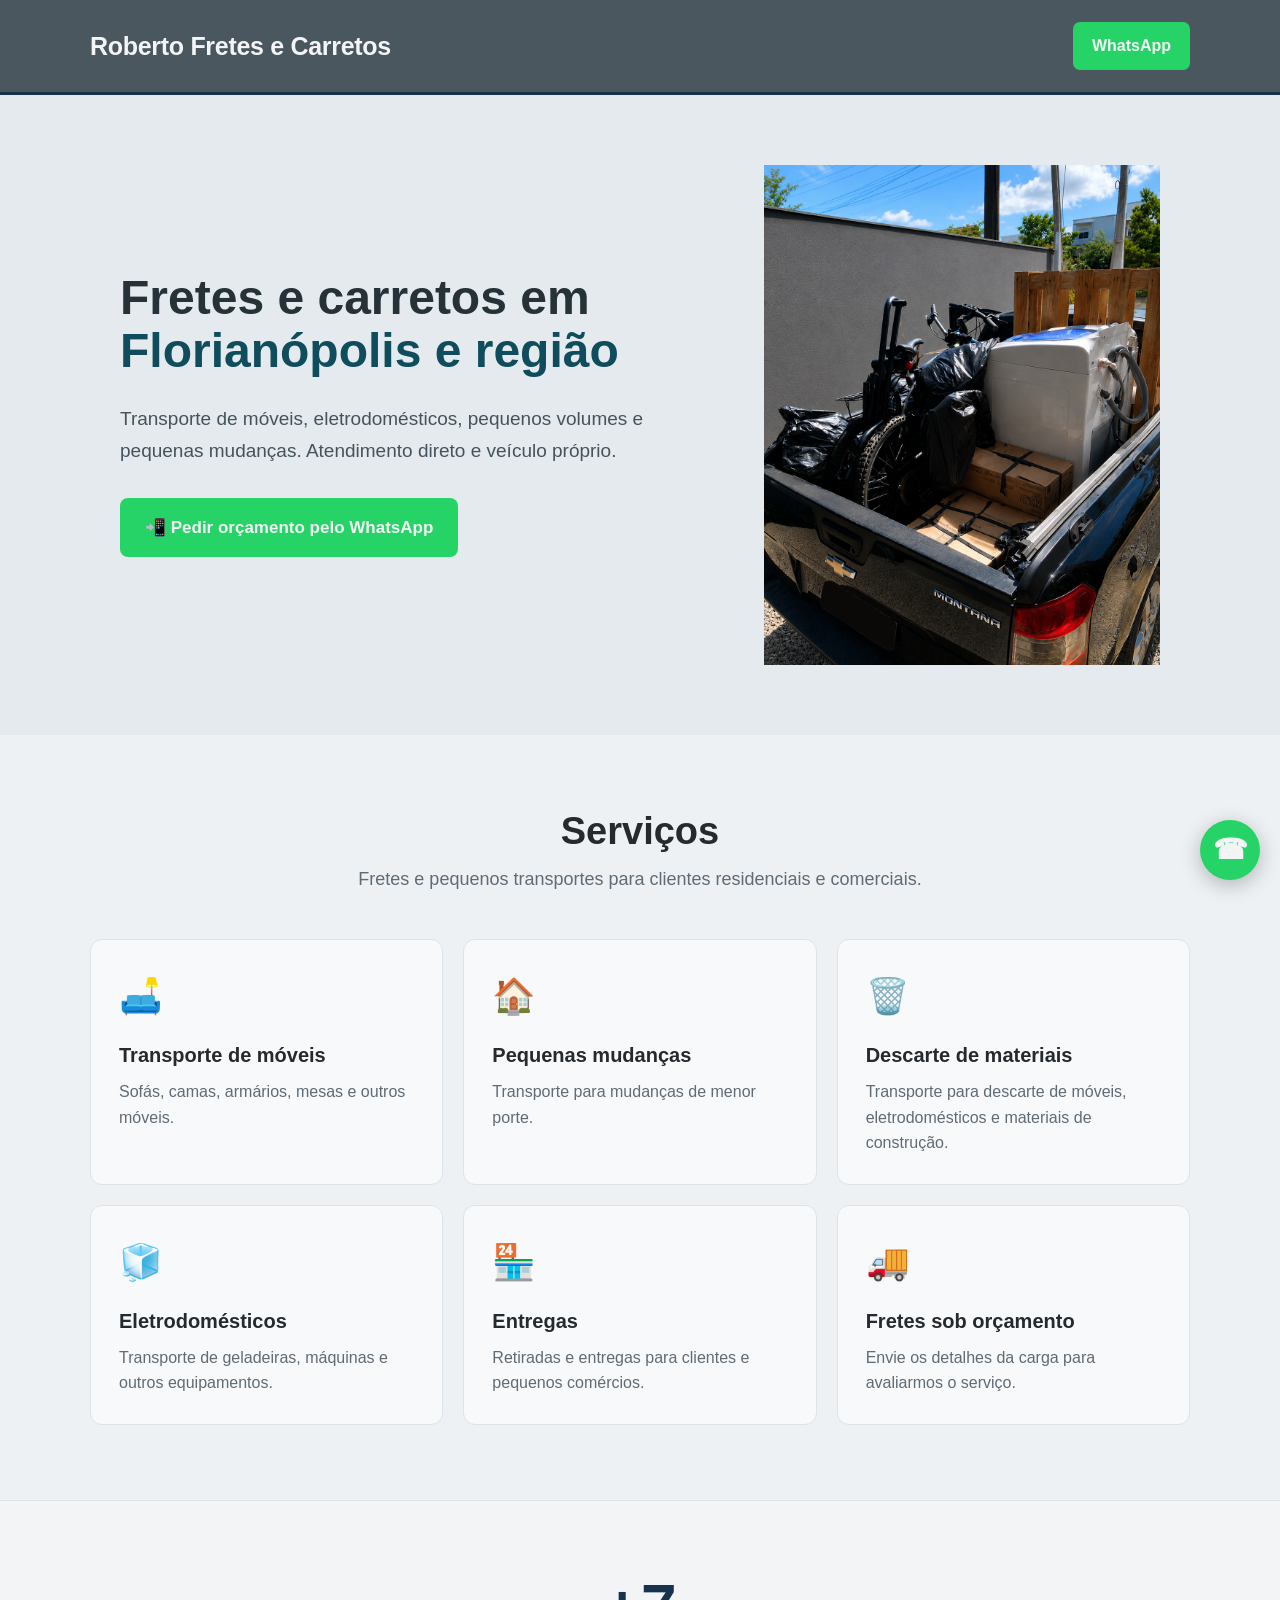
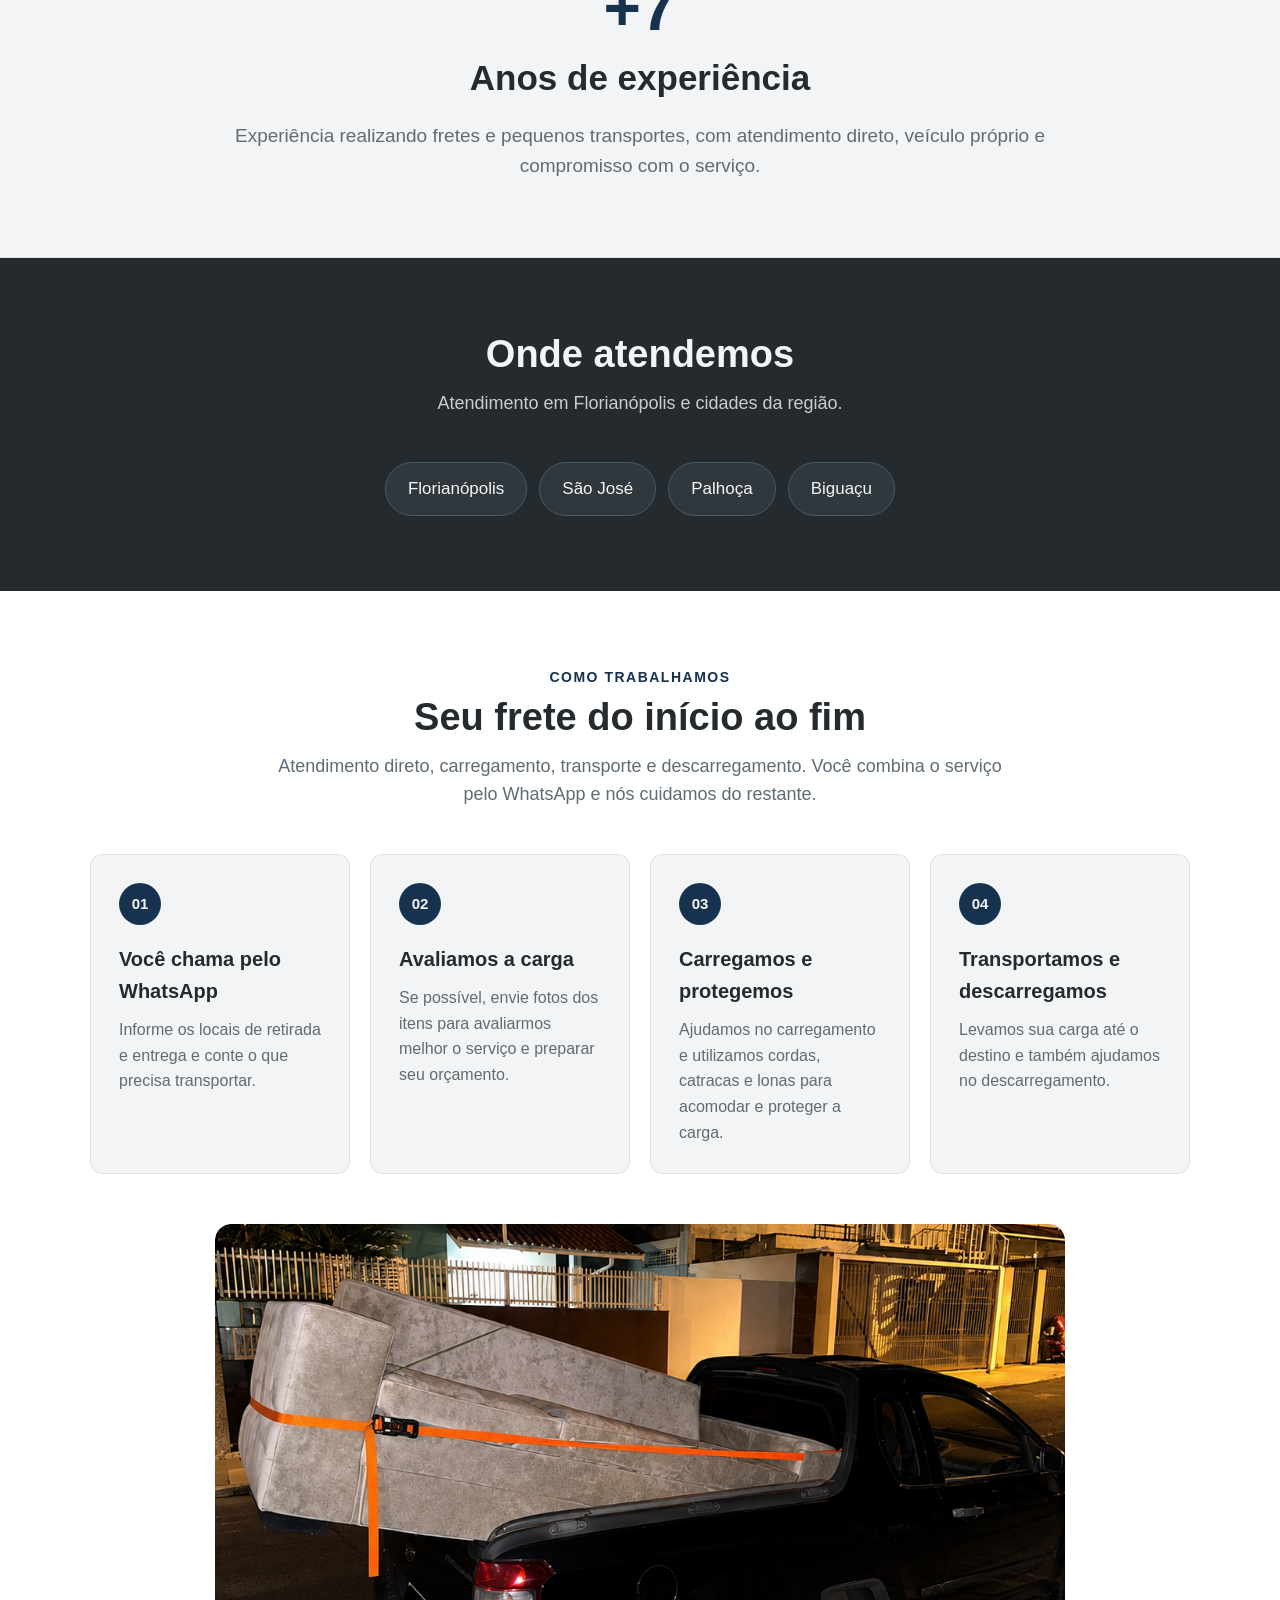
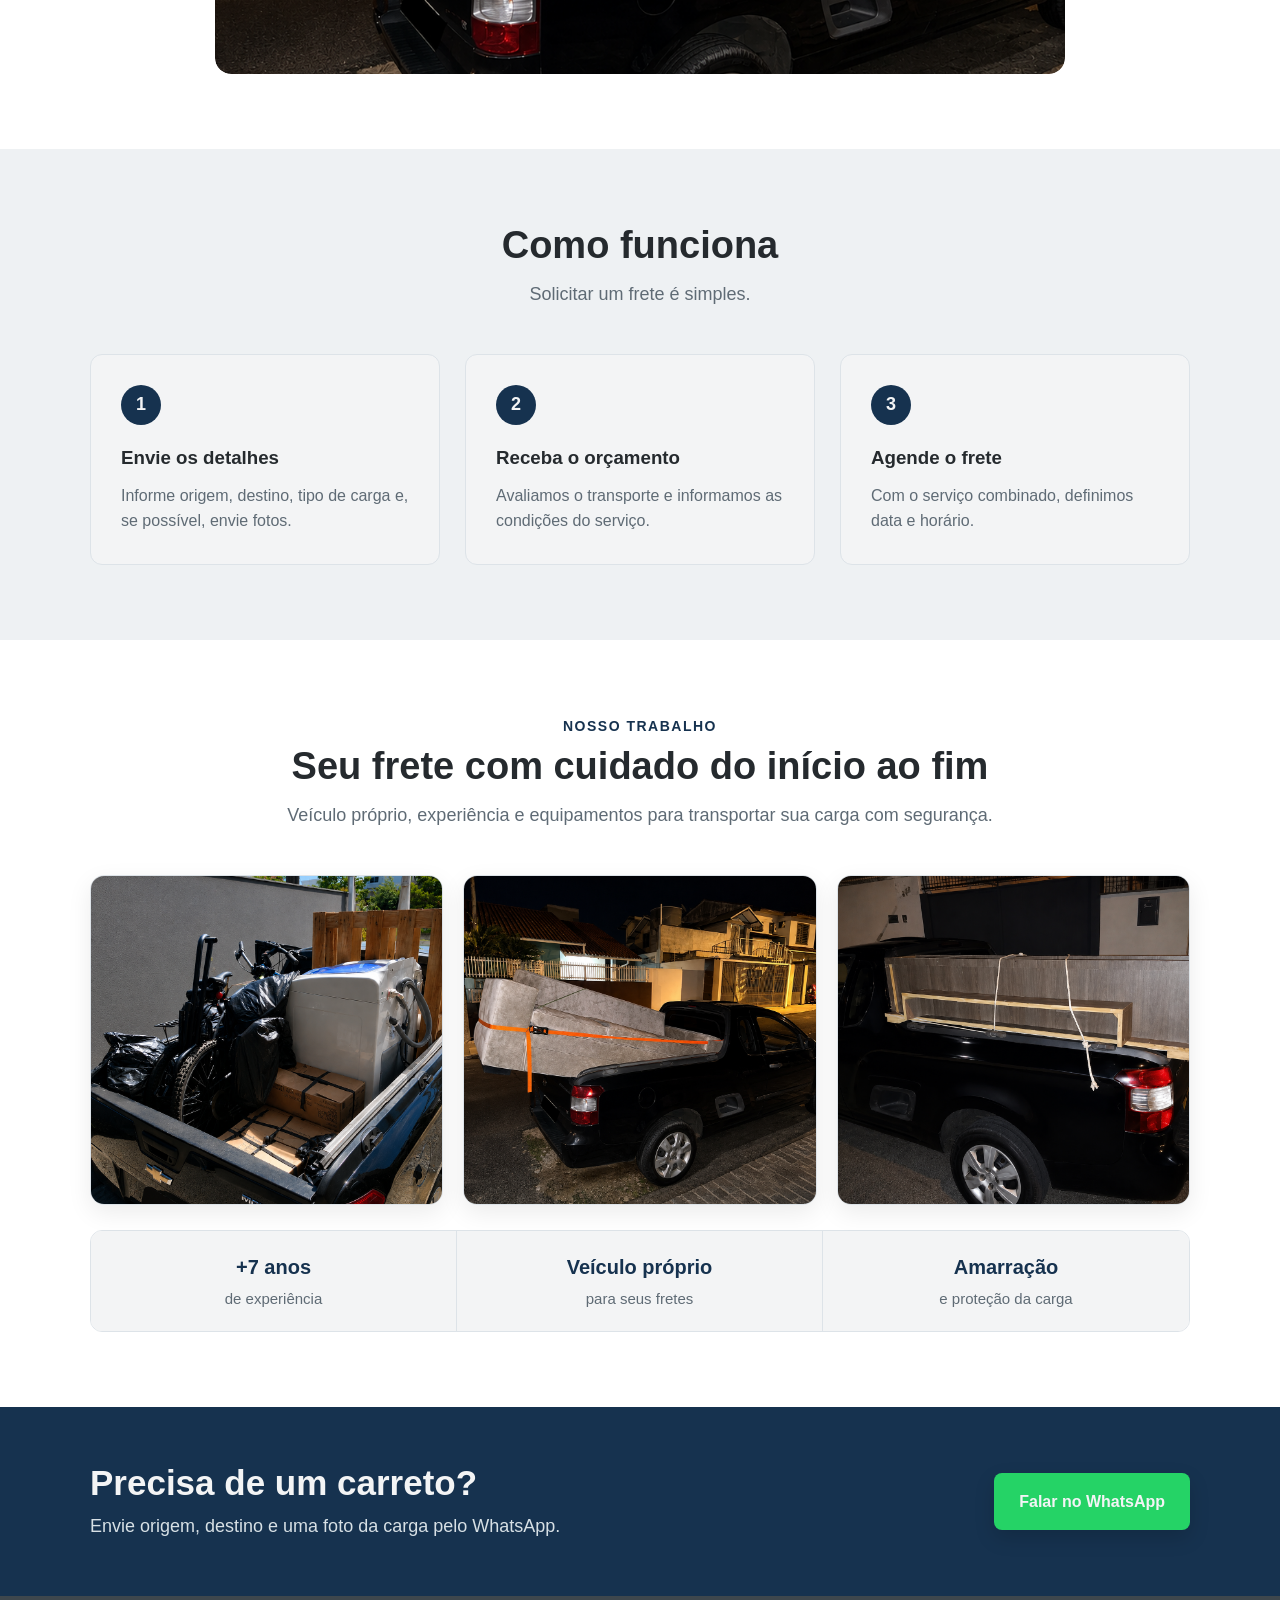
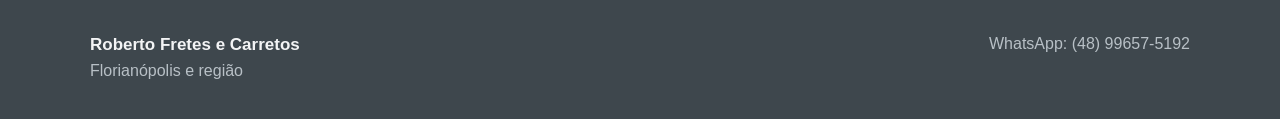
==== index.html @ 8d8ae1b2 "Update index.html Update 19/08" ====
<!DOCTYPE html>
<html lang="pt-BR">

<head>

    <meta charset="UTF-8">

    <meta
        name="viewport"
        content="width=device-width, initial-scale=1.0"
    >

    <title>Fretes e Carretos em Florianópolis | Roberto Fretes e Carretos</title>

    <meta
        name="description"
        content="Fretes e carretos em Florianópolis, São José, Palhoça e Biguaçu. Transporte de móveis, eletrodomésticos, pequenos volumes e pequenas mudanças. Orçamento pelo WhatsApp."
    >

    <!-- CSS PRINCIPAL -->
    <link rel="stylesheet" href="style.css">

    <!-- =========================
         SEO
    ========================= -->

    <meta name="robots" content="index, follow">

    <meta
        name="author"
        content="Roberto Fretes e Carretos"
    >

    <meta
        name="theme-color"
        content="#111111"
    >

    <meta
        name="format-detection"
        content="telephone=yes"
    >

    <link
        rel="canonical"
        href="https://carretofloripa.com.br/"
    >


    <!-- =========================
         OPEN GRAPH
    ========================= -->

    <meta
        property="og:type"
        content="website"
    >

    <meta
        property="og:locale"
        content="pt_BR"
    >

    <meta
        property="og:title"
        content="Fretes e Carretos em Florianópolis | Roberto Fretes e Carretos"
    >

    <meta
        property="og:description"
        content="Fretes, carretos, pequenas mudanças e transporte de móveis em Florianópolis e região. Solicite um orçamento pelo WhatsApp."
    >

    <meta
        property="og:url"
        content="https://carretofloripa.com.br/"
    >

    <meta
        property="og:image"
        content="https://carretofloripa.com.br/imagens/montana-1.png"
    >


    <!-- =========================
         TWITTER / X
    ========================= -->

    <meta
        name="twitter:card"
        content="summary_large_image"
    >

    <meta
        name="twitter:title"
        content="Fretes e Carretos em Florianópolis"
    >

    <meta
        name="twitter:description"
        content="Fretes, carretos e pequenas mudanças em Florianópolis e região. Orçamento pelo WhatsApp."
    >

    <meta
        name="twitter:image"
        content="https://carretofloripa.com.br/imagens/montana-1.png"
    >


    <!-- =========================
         AJUSTES VISUAIS
         Mantém a identidade atual
         e remove destaque laranja.
    ========================= -->

    <style>

        .hero h1 span,
        .check {
            color: #0F4C5C;
        }

        .header-whatsapp,
        .hero-button,
        .cta-button {
            -webkit-tap-highlight-color: transparent;
        }

        a[target="_blank"] {
            -webkit-tap-highlight-color: transparent;
        }

    </style>


    <!-- =========================
         DADOS ESTRUTURADOS
         SEO LOCAL
    ========================= -->

    <script type="application/ld+json">
    {
        "@context": "https://schema.org",
        "@type": "LocalBusiness",

        "name": "Roberto Fretes e Carretos",

        "description": "Fretes e carretos em Florianópolis e região, com transporte de móveis, eletrodomésticos, pequenos volumes e pequenas mudanças.",

        "url": "https://carretofloripa.com.br/",

        "telephone": "+55-48-99657-5192",

        "image": "https://carretofloripa.com.br/imagens/montana-1.png",

        "priceRange": "$$",

        "areaServed": [
            {
                "@type": "City",
                "name": "Florianópolis"
            },
            {
                "@type": "City",
                "name": "São José"
            },
            {
                "@type": "City",
                "name": "Palhoça"
            },
            {
                "@type": "City",
                "name": "Biguaçu"
            }
        ],

        "serviceType": [
            "Fretes",
            "Carretos",
            "Transporte de móveis",
            "Pequenas mudanças",
            "Entregas"
        ]
    }
    </script>

</head>


<body>


    <main>


        <!-- =========================
             CABEÇALHO
        ========================= -->

        <header>

            <div class="container header-content">

                <div class="logo">

                    Roberto
                    <span>
                        Fretes e Carretos
                    </span>

                </div>


                <a
                    class="header-whatsapp whatsapp-link"
                    data-conversion="whatsapp_click"
                    href="https://wa.me/5548996575192?text=Olá!%20Gostaria%20de%20solicitar%20um%20orçamento"
                    target="_blank"
                    rel="noopener noreferrer"
                >

                    WhatsApp

                </a>

            </div>

        </header>


        <!-- =========================
             HERO
        ========================= -->

        <section
            class="hero"
            id="inicio"
        >

            <div class="container hero-content">


                <div class="hero-text">

                    <h1>

                        Fretes e carretos em

                        <span>
                            Florianópolis e região
                        </span>

                    </h1>


                    <p>

                        Transporte de móveis,
                        eletrodomésticos,
                        pequenos volumes e pequenas mudanças.
                        Atendimento direto e veículo próprio.

                    </p>


                    <a
                        class="hero-button whatsapp-link"
                        data-conversion="whatsapp_click"
                        href="https://wa.me/5548996575192?text=Olá!%20Gostaria%20de%20solicitar%20um%20orçamento%20de%20frete"
                        target="_blank"
                        rel="noopener noreferrer"
                    >

                        📲 Pedir orçamento pelo WhatsApp

                    </a>

                </div>


                <div class="hero-image">

                    <img
                        src="imagens/montana-1.png"
                        alt="Veículo Montana utilizado para fretes e carretos em Florianópolis"
                        class="foto-hero"
                        width="1100"
                        height="500"
                        fetchpriority="high"
                        decoding="async"
                    >

                </div>


            </div>

        </section>


        <!-- =========================
             SERVIÇOS
        ========================= -->

        <section
            id="servicos"
        >

            <div class="container">


                <div class="section-title">

                    <h2>
                        Serviços
                    </h2>

                    <p>

                        Fretes e pequenos transportes
                        para clientes residenciais e comerciais.

                    </p>

                </div>


                <div class="services">


                    <div class="service-card">

                        <div class="service-icon">
                            🛋️
                        </div>

                        <h3>
                            Transporte de móveis
                        </h3>

                        <p>

                            Sofás, camas, armários,
                            mesas e outros móveis.

                        </p>

                    </div>


                    <div class="service-card">

                        <div class="service-icon">
                            🏠
                        </div>

                        <h3>
                            Pequenas mudanças
                        </h3>

                        <p>

                            Transporte para mudanças
                            de menor porte.

                        </p>

                    </div>


                    <div class="service-card">

                        <div class="service-icon">
                            🗑️
                        </div>

                        <h3>
                            Descarte de materiais
                        </h3>

                        <p>

                            Transporte para descarte
                            de móveis, eletrodomésticos
                            e materiais de construção.

                        </p>

                    </div>


                    <div class="service-card">

                        <div class="service-icon">
                            🧊
                        </div>

                        <h3>
                            Eletrodomésticos
                        </h3>

                        <p>

                            Transporte de geladeiras,
                            máquinas e outros equipamentos.

                        </p>

                    </div>


                    <div class="service-card">

                        <div class="service-icon">
                            🏪
                        </div>

                        <h3>
                            Entregas
                        </h3>

                        <p>

                            Retiradas e entregas para
                            clientes e pequenos comércios.

                        </p>

                    </div>


                    <div class="service-card">

                        <div class="service-icon">
                            🚚
                        </div>

                        <h3>
                            Fretes sob orçamento
                        </h3>

                        <p>

                            Envie os detalhes da carga
                            para avaliarmos o serviço.

                        </p>

                    </div>


                </div>

            </div>

        </section>


        <!-- =========================
             EXPERIÊNCIA
        ========================= -->

        <section class="experience">

            <div class="container experience-content">

                <div class="experience-number">
                    +7
                </div>

                <h2>
                    Anos de experiência
                </h2>

                <p>

                    Experiência realizando fretes e pequenos
                    transportes, com atendimento direto,
                    veículo próprio e compromisso com o serviço.

                </p>

            </div>

        </section>


        <!-- =========================
             ÁREAS DE ATENDIMENTO
        ========================= -->

        <section
            class="areas"
            id="areas-atendimento"
        >

            <div class="container">


                <div class="section-title">

                    <h2>
                        Onde atendemos
                    </h2>

                    <p>

                        Atendimento em Florianópolis
                        e cidades da região.

                    </p>

                </div>


                <div class="area-list">


                    <div class="area">
                        Florianópolis
                    </div>


                    <div class="area">
                        São José
                    </div>


                    <div class="area">
                        Palhoça
                    </div>


                    <div class="area">
                        Biguaçu
                    </div>


                </div>

            </div>

        </section>


        <!-- =========================
             COMO TRABALHAMOS
        ========================= -->

        <section
            class="como-funciona"
            id="como-funciona"
        >

            <div class="container">


                <div class="section-title">

                    <span>
                        COMO TRABALHAMOS
                    </span>

                    <h2>
                        Seu frete do início ao fim
                    </h2>

                    <p>

                        Atendimento direto, carregamento,
                        transporte e descarregamento.
                        Você combina o serviço pelo WhatsApp
                        e nós cuidamos do restante.

                    </p>

                </div>


                <div class="etapas">


                    <div class="etapa">

                        <div class="numero">
                            01
                        </div>

                        <h3>
                            Você chama pelo WhatsApp
                        </h3>

                        <p>

                            Informe os locais de retirada
                            e entrega e conte o que precisa transportar.

                        </p>

                    </div>


                    <div class="etapa">

                        <div class="numero">
                            02
                        </div>

                        <h3>
                            Avaliamos a carga
                        </h3>

                        <p>

                            Se possível, envie fotos dos itens
                            para avaliarmos melhor o serviço
                            e preparar seu orçamento.

                        </p>

                    </div>


                    <div class="etapa">

                        <div class="numero">
                            03
                        </div>

                        <h3>
                            Carregamos e protegemos
                        </h3>

                        <p>

                            Ajudamos no carregamento e utilizamos
                            cordas, catracas e lonas para
                            acomodar e proteger a carga.

                        </p>

                    </div>


                    <div class="etapa">

                        <div class="numero">
                            04
                        </div>

                        <h3>
                            Transportamos e descarregamos
                        </h3>

                        <p>

                            Levamos sua carga até o destino
                            e também ajudamos no descarregamento.

                        </p>

                    </div>


                </div>


                <!-- FOTO DO SERVIÇO -->

                <div class="foto-secao">

                    <img
                        src="imagens/montana-2.png"
                        alt="Veículo Montana transportando móveis em um frete"
                    >

                </div>


            </div>

        </section>


        <!-- =========================
             COMO FUNCIONA
        ========================= -->

        <section>

            <div class="container">


                <div class="section-title">

                    <h2>
                        Como funciona
                    </h2>

                    <p>
                        Solicitar um frete é simples.
                    </p>

                </div>


                <div class="steps">


                    <div class="step">

                        <div class="step-number">
                            1
                        </div>

                        <h3>
                            Envie os detalhes
                        </h3>

                        <p>

                            Informe origem, destino,
                            tipo de carga e, se possível,
                            envie fotos.

                        </p>

                    </div>


                    <div class="step">

                        <div class="step-number">
                            2
                        </div>

                        <h3>
                            Receba o orçamento
                        </h3>

                        <p>

                            Avaliamos o transporte e
                            informamos as condições
                            do serviço.

                        </p>

                    </div>


                    <div class="step">

                        <div class="step-number">
                            3
                        </div>

                        <h3>
                            Agende o frete
                        </h3>

                        <p>

                            Com o serviço combinado,
                            definimos data e horário.

                        </p>

                    </div>


                </div>

            </div>

        </section>


        <!-- =========================
             FOTOS DA MONTANA
        ========================= -->

        <section
            class="galeria"
            id="nosso-trabalho"
        >

            <div class="container">


                <div class="section-title">

                    <span>
                        NOSSO TRABALHO
                    </span>

                    <h2>
                        Seu frete com cuidado do início ao fim
                    </h2>

                    <p>

                        Veículo próprio, experiência e equipamentos
                        para transportar sua carga com segurança.

                    </p>

                </div>


                <div class="galeria-grid">


                    <div class="foto-card">

                        <img
                            src="imagens/montana-1.png"
                            alt="Montana utilizada para fretes e carretos em Florianópolis"
                            loading="lazy"
                        >

                    </div>


                    <div class="foto-card">

                        <img
                            src="imagens/montana-2.png"
                            alt="Veículo utilizado para transporte de cargas e pequenos fretes"
                            loading="lazy"
                        >

                    </div>


                    <div class="foto-card">

                        <img
                            src="imagens/montana-3.png"
                            alt="Carga transportada e amarrada na Montana"
                            loading="lazy"
                        >

                    </div>


                </div>


                <div class="galeria-destaques">


                    <div>

                        <strong>
                            +7 anos
                        </strong>

                        <span>
                            de experiência
                        </span>

                    </div>


                    <div>

                        <strong>
                            Veículo próprio
                        </strong>

                        <span>
                            para seus fretes
                        </span>

                    </div>


                    <div>

                        <strong>
                            Amarração
                        </strong>

                        <span>
                            e proteção da carga
                        </span>

                    </div>


                </div>

            </div>

        </section>


        <!-- =========================
             CHAMADA PARA WHATSAPP
        ========================= -->

        <section
            class="cta"
            id="orcamento"
        >

            <div class="container cta-content">


                <div>

                    <h2>
                        Precisa de um carreto?
                    </h2>

                    <p>

                        Envie origem, destino e uma foto
                        da carga pelo WhatsApp.

                    </p>

                </div>


                <a
                    class="cta-button whatsapp-link"
                    data-conversion="whatsapp_click"
                    href="https://wa.me/5548996575192?text=Olá!%20Preciso%20de%20um%20carreto.%20Posso%20enviar%20os%20detalhes%20e%20uma%20foto%20da%20carga"
                    target="_blank"
                    rel="noopener noreferrer"
                >

                    Falar no WhatsApp

                </a>


            </div>

        </section>


    </main>


    <!-- =========================
         RODAPÉ
    ========================= -->

    <footer>

        <div class="container footer-content">


            <div>

                <strong>
                    Roberto Fretes e Carretos
                </strong>

                <p>
                    Florianópolis e região
                </p>

            </div>


            <div>

                <p>
                    WhatsApp: (48) 99657-5192
                </p>

            </div>


        </div>

    </footer>


    <!-- =========================
         BOTÃO WHATSAPP FLUTUANTE
    ========================= -->

    <a
        class="whatsapp-floating whatsapp-link"
        data-conversion="whatsapp_click"
        href="https://wa.me/5548996575192?text=Olá!%20Gostaria%20de%20solicitar%20um%20orçamento"
        target="_blank"
        rel="noopener noreferrer"
        aria-label="Falar pelo WhatsApp"
    >

        ☎

    </a>


    <!-- =========================
         RASTREAMENTO DE CONVERSÃO
         PREPARADO PARA GOOGLE ADS
         E GOOGLE ANALYTICS
    ========================= -->

    <script>

        document.addEventListener(
            "DOMContentLoaded",
            function () {

                document
                    .querySelectorAll(
                        '[data-conversion="whatsapp_click"]'
                    )
                    .forEach(
                        function (link) {

                            link.addEventListener(
                                "click",
                                function () {

                                    var eventData = {

                                        event: "whatsapp_click",

                                        conversion_type: "lead",

                                        page_location:
                                            window.location.href

                                    };


                                    window.dataLayer =
                                        window.dataLayer || [];


                                    window.dataLayer.push(
                                        eventData
                                    );


                                    if (
                                        typeof window.gtag ===
                                        "function"
                                    ) {

                                        window.gtag(
                                            "event",
                                            "generate_lead",
                                            {
                                                method: "WhatsApp",

                                                page_location:
                                                    window.location.href
                                            }
                                        );

                                    }

                                }
                            );

                        }
                    );

            }
        );

    </script>


</body>

</html>
---- style.css ----
/* =========================================================
   CONFIGURAÇÕES GERAIS
========================================================= */

* {
    margin: 0;
    padding: 0;
    box-sizing: border-box;
}

html {
    scroll-behavior: smooth;
}

body {
    font-family: Arial, Helvetica, sans-serif;
    color: #18222B;
    background-color: #eef1f3;
    line-height: 1.6;
}

a {
    text-decoration: none;
    color: inherit;
}

.container {
    width: 90%;
    max-width: 1100px;
    margin: 0 auto;
}


/* =========================================================
   CABEÇALHO
========================================================= */

header {
    background-color: #4b575e;
    color: #F3F4F5;
    padding: 22px 0;
    border-bottom: 3px solid #16324F;
}

.header-content {
    display: flex;
    justify-content: space-between;
    align-items: center;
    gap: 20px;
}

.logo {
    font-size: 25px;
    font-weight: bold;
    letter-spacing: -0.3px;
}

.logo span {
    color: #F3F4F5;
}

.header-whatsapp {
    background-color: #25D366;
    color: #F3F4F5;
    padding: 11px 19px;
    border-radius: 7px;
    font-weight: bold;
    transition: 0.2s ease;
}

.header-whatsapp:hover {
    background-color: #1ebe5d;
    transform: translateY(-2px);
}


/* =========================================================
   HERO
========================================================= */

.hero {
    background: #e4eaed;
    color: #263238;
    padding: 70px 0;
}

.hero-content {
    max-width: 1100px;
    margin: 0 auto;
    padding: 0 30px;

    display: grid;
    grid-template-columns: 1.2fr 0.8fr;
    gap: 50px;
    align-items: center;
}

.hero h1 {
    font-size: 48px;
    line-height: 1.1;
    margin-bottom: 25px;
}

.hero h1 span {
    color: #155d7a;
}

.hero p {
    font-size: 19px;
    line-height: 1.7;
    color: #45545c;
    max-width: 650px;
    margin-bottom: 30px;
}

.hero-button {
    display: inline-block;
    background: #25d366;
    color: #F3F4F5;
    padding: 16px 25px;
    border-radius: 8px;
    font-size: 17px;
    font-weight: bold;
    transition: 0.2s;
}

.hero-button:hover {
    transform: translateY(-2px);
}


/* =========================================================
   CARD DO HERO
========================================================= */

.hero-card {
    background: #FFFFFF;
    color: #18222B;
    padding: 35px;
    border-radius: 18px;
}

.hero-card h2 {
    font-size: 26px;
    margin-bottom: 25px;
}

.hero-card ul {
    display: flex;
    flex-direction: column;
    gap: 18px;
    margin: 0;
    padding: 0;
    list-style: none;
}

.hero-card li {
    background: none;
    padding: 0;
    font-size: 17px;
}

.check {
    color: #245B7A;
    font-weight: bold;
    margin-right: 10px;
}


/* =========================================================
   FOTO DA MONTANA — HERO
========================================================= */

.foto-hero {
    display: block;
    width: 100%;
    max-width: 1100px;
    height: 500px;
    object-fit: cover;
    object-position: center;
    margin: 0 auto;
}


/* =========================================================
   SEÇÕES GERAIS
========================================================= */

section {
    padding: 75px 0;
}

.section-title {
    text-align: center;
    margin-bottom: 45px;
}

.section-title span {
    display: block;
    color: #16324F;
    font-size: 14px;
    font-weight: bold;
    letter-spacing: 1.5px;
    margin-bottom: 8px;
}

.section-title h2 {
    font-size: 38px;
    line-height: 1.15;
    color: #252A2E;
    margin-bottom: 12px;
}

.section-title p {
    color: #5F6B75;
    font-size: 18px;
    max-width: 760px;
    margin: 0 auto;
}


/* =========================================================
   SERVIÇOS
========================================================= */

.services {
    display: grid;
    grid-template-columns: repeat(3, 1fr);
    gap: 20px;
}

.service-card {
    border: 1px solid #DDE3E8;
    border-radius: 12px;
    padding: 28px;
    background-color: #f8f9fa;
    transition: 0.2s ease;
}

.service-card:hover {
    transform: translateY(-4px);
    border-color: #16324F;
    box-shadow: 0 10px 30px rgba(15, 76, 92, 0.10);
}

.service-icon {
    font-size: 35px;
    margin-bottom: 15px;
}

.service-card h3 {
    font-size: 20px;
    margin-bottom: 8px;
    color: #252A2E;
}

.service-card p {
    color: #5F6B75;
}


/* =========================================================
   EXPERIÊNCIA
========================================================= */

.experience {
    background-color: #F3F4F5;
    border-top: 1px solid #DDE3E8;
    border-bottom: 1px solid #DDE3E8;
}

.experience-content {
    max-width: 850px;
    margin: auto;
    text-align: center;
}

.experience-number {
    font-size: 64px;
    line-height: 1;
    font-weight: bold;
    color: #16324F;
    margin-bottom: 10px;
}

.experience-content h2 {
    font-size: 35px;
    margin-bottom: 15px;
    color: #252A2E;
}

.experience-content p {
    font-size: 19px;
    color: #5F6B75;
}


/* =========================================================
   ÁREAS DE ATENDIMENTO
========================================================= */

.areas {
    background-color: #252A2E;
    color: #F3F4F5;
}

.areas .section-title h2 {
    color: #F3F4F5;
}

.areas .section-title span {
    color: #7EA6B8;
}

.areas .section-title p {
    color: #C7CED3;
}

.area-list {
    display: flex;
    justify-content: center;
    flex-wrap: wrap;
    gap: 12px;
}

.area {
    border: 1px solid #465A68;
    background-color: #30383E;
    padding: 12px 22px;
    border-radius: 30px;
    font-size: 17px;
    transition: 0.2s ease;
}

.area:hover {
    background-color: #16324F;
    border-color: #16324F;
}


/* =========================================================
   COMO TRABALHAMOS
========================================================= */

.como-funciona {
    background-color: #FFFFFF;
}

.etapas {
    display: grid;
    grid-template-columns: repeat(4, 1fr);
    gap: 20px;
}

.etapa {
    background-color: #F3F4F5;
    padding: 28px;
    border-radius: 12px;
    border: 1px solid #DDE3E8;
    transition: 0.2s ease;
}

.etapa:hover {
    transform: translateY(-4px);
    border-color: #16324F;
    box-shadow: 0 10px 25px rgba(15, 76, 92, 0.08);
}

.numero {
    width: 42px;
    height: 42px;

    display: flex;
    align-items: center;
    justify-content: center;

    background-color: #16324F;
    color: #F3F4F5;

    border-radius: 50%;

    font-weight: bold;
    font-size: 15px;

    margin-bottom: 18px;
}

.etapa h3 {
    margin-bottom: 10px;
    font-size: 20px;
    color: #252A2E;
}

.etapa p {
    color: #5F6B75;
}


/* =========================================================
   FOTO — COMO TRABALHAMOS
========================================================= */

.foto-como-funciona {
    display: block;
    width: 100%;
    max-width: 900px;
    height: 420px;
    object-fit: cover;
    object-position: center;
    margin: 50px auto 0;
    border-radius: 20px;
    box-shadow: 0 12px 35px rgba(0, 0, 0, 0.12);
}


/* =========================================================
   O QUE TRANSPORTAMOS
========================================================= */

.tipos-carga {
    background-color: #F3F4F5;
}


/*
   DESKTOP

   Layout desejado:

        MÓVEIS       FOTO       ELETRODOMÉSTICOS

        PEQUENOS     FOTO       PEQUENAS MUDANÇAS

   A foto fica realmente centralizada,
   sem ocupar a largura inteira da seção.
*/

.cargas {
    display: grid;

    grid-template-columns: 1fr 1fr 1fr;
    grid-template-rows: 250px 250px;

    gap: 20px;

    align-items: stretch;
}


/* =========================================================
   CARDS DE CARGA
========================================================= */

.carga {
    background-color: #F3F4F5;

    padding: 28px;

    border-radius: 12px;
    border: 1px solid #DDE3E8;

    transition: 0.2s ease;

    min-height: 250px;

    display: flex;
    flex-direction: column;
    justify-content: flex-start;
}

.carga:hover {
    transform: translateY(-3px);
    border-color: #16324F;
    box-shadow: 0 8px 25px rgba(15, 76, 92, 0.08);
}

.carga h3 {
    font-size: 20px;
    margin-bottom: 10px;
    color: #252A2E;
}

.carga p {
    color: #5F6B75;
}


/* =========================================================
   POSIÇÃO DOS CARDS
========================================================= */

/* Móveis */
.cargas .carga:nth-of-type(1) {
    grid-column: 1;
    grid-row: 1;
}

/* Eletrodomésticos */
.cargas .carga:nth-of-type(2) {
    grid-column: 3;
    grid-row: 1;
}

/* Pequenos volumes */
.cargas .carga:nth-of-type(3) {
    grid-column: 1;
    grid-row: 2;
}

/* Pequenas mudanças */
.cargas .carga:nth-of-type(4) {
    grid-column: 3;
    grid-row: 2;
}


/* =========================================================
   FOTO CENTRAL DOS CARDS
========================================================= */

.cargas > img {
    grid-column: 2;
    grid-row: 1 / 3;

    width: 100%;
    height: 100%;

    min-width: 0;
    min-height: 0;

    display: block;

    /*
       Não distorce a foto.
       A imagem é cortada proporcionalmente
       quando necessário.
    */
    object-fit: cover;
    object-position: center;

    border-radius: 12px;
    border: 1px solid #DDE3E8;

    transition: 0.2s ease;
}

.cargas > img:hover {
    transform: scale(1.015);
    box-shadow: 0 8px 25px rgba(15, 76, 92, 0.08);
}


/* =========================================================
   ÁREA DE ATENDIMENTO
========================================================= */

.area-atendimento {
    margin-top: 40px;
    background-color: #16324F;
    color: #F3F4F5;
    padding: 30px;
    border-radius: 12px;
    text-align: center;
}

.area-atendimento h3 {
    font-size: 24px;
    margin-bottom: 8px;
}

.area-atendimento p {
    color: #D7E0E5;
}


/* =========================================================
   COMO FUNCIONA — ANTIGO
   Mantido para não quebrar o HTML existente
========================================================= */

.steps {
    display: grid;
    grid-template-columns: repeat(3, 1fr);
    gap: 25px;
}

.step {
    background-color: #F3F4F5;
    padding: 30px;
    border-radius: 12px;
    border: 1px solid #DDE3E8;
}

.step-number {
    width: 40px;
    height: 40px;

    background-color: #16324F;
    color: #F3F4F5;

    display: flex;
    align-items: center;
    justify-content: center;

    border-radius: 50%;

    font-weight: bold;
    font-size: 18px;

    margin-bottom: 18px;
}

.step h3 {
    margin-bottom: 10px;
    color: #252A2E;
}

.step p {
    color: #5F6B75;
}


/* =========================================================
   CTA
========================================================= */

.cta {
    background-color: #16324F;
    padding: 55px 0;
    color: #F3F4F5;
}

.cta-content {
    display: flex;
    justify-content: space-between;
    align-items: center;
    gap: 30px;
}

.cta h2 {
    font-size: 35px;
    line-height: 1.2;
    color: #F3F4F5;
}

.cta p {
    margin-top: 8px;
    font-size: 18px;
    color: #D7E0E5;
}

.cta-button {
    background-color: #25D366;
    color: #F3F4F5;
    padding: 16px 25px;
    border-radius: 8px;
    font-weight: bold;
    white-space: nowrap;
    transition: 0.2s ease;
    box-shadow: 0 8px 20px rgba(0, 0, 0, 0.15);
}

.cta-button:hover {
    background-color: #1ebe5d;
    transform: translateY(-2px);
}


/* =========================================================
   GALERIA DA MONTANA
========================================================= */

.galeria {
    background-color: #FFFFFF;
}

.galeria-grid {
    display: grid;
    grid-template-columns: repeat(3, 1fr);
    gap: 20px;
}

.foto-card {
    height: 330px;
    border-radius: 14px;
    overflow: hidden;
    background-color: #F3F4F5;
    border: 1px solid #DDE3E8;
    box-shadow: 0 8px 25px rgba(0, 0, 0, 0.08);
}

.foto-card img {
    width: 100%;
    height: 100%;
    display: block;
    object-fit: cover;
    transition: transform 0.4s ease;
}

.foto-card:hover img {
    transform: scale(1.04);
}


/* =========================================================
   DESTAQUES DA GALERIA
========================================================= */

.galeria-destaques {
    display: grid;
    grid-template-columns: repeat(3, 1fr);
    margin-top: 25px;
    border: 1px solid #DDE3E8;
    border-radius: 12px;
    overflow: hidden;
}

.galeria-destaques div {
    padding: 20px;
    text-align: center;
    background-color: #F3F4F5;
    border-right: 1px solid #DDE3E8;
}

.galeria-destaques div:last-child {
    border-right: none;
}

.galeria-destaques strong {
    display: block;
    color: #16324F;
    font-size: 20px;
    margin-bottom: 3px;
}

.galeria-destaques span {
    color: #5F6B75;
    font-size: 15px;
}


/* =========================================================
   FOTOS DAS SEÇÕES
========================================================= */

.foto-secao {
    width: 100%;
    max-width: 850px;
    margin: 50px auto 0;
    overflow: hidden;
    border-radius: 16px;
}

.foto-secao img {
    display: block;
    width: 100%;
    height: 450px;
    object-fit: cover;
    border-radius: 16px;
}


/* =========================================================
   RODAPÉ
========================================================= */

footer {
    background-color: #3E474D;
    color: #F3F4F5;
    padding: 35px 0;
}

.footer-content {
    display: flex;
    justify-content: space-between;
    gap: 20px;
    flex-wrap: wrap;
}

.footer-content strong {
    font-size: 17px;
}

.footer-content p {
    color: #B8C0C6;
}


/* =========================================================
   BOTÃO WHATSAPP FLUTUANTE
========================================================= */

.whatsapp-floating {
    position: fixed;

    right: 20px;
    bottom: 20px;

    width: 60px;
    height: 60px;

    background-color: #25D366;
    color: #F3F4F5;

    border-radius: 50%;

    display: flex;
    align-items: center;
    justify-content: center;

    font-size: 28px;
    font-weight: bold;

    box-shadow: 0 5px 20px rgba(0, 0, 0, 0.25);

    z-index: 100;

    transition: 0.2s ease;
}

.whatsapp-floating:hover {
    background-color: #1ebe5d;
    transform: scale(1.06);
}


/* =========================================================
   RESPONSIVIDADE — TABLET
========================================================= */

@media (max-width: 900px) {

    /* HERO */

    .hero-content {
        grid-template-columns: 1fr;
    }

    .hero-card {
        max-width: 600px;
    }

    .foto-hero {
        margin-top: 10px;
    }


    /* SERVIÇOS */

    .services {
        grid-template-columns: repeat(2, 1fr);
    }


    /* COMO TRABALHAMOS */

    .etapas {
        grid-template-columns: repeat(2, 1fr);
    }


    /*
       CARGAS

       No tablet mantemos os quatro cards
       e colocamos a foto no centro.
    */

    .cargas {
        grid-template-columns: 1fr 1fr;
        grid-template-rows: auto;
    }

    .cargas .carga:nth-of-type(1),
    .cargas .carga:nth-of-type(2),
    .cargas .carga:nth-of-type(3),
    .cargas .carga:nth-of-type(4) {
        grid-column: auto;
        grid-row: auto;
    }

    .cargas > img {
        grid-column: 1 / 3;
        grid-row: auto;

        width: 100%;
        height: 300px;
    }


    /* GALERIA */

    .galeria-grid {
        grid-template-columns: 1fr;
    }

    .foto-card {
        height: 360px;
    }

    .galeria-destaques {
        grid-template-columns: 1fr;
    }

    .galeria-destaques div {
        border-right: none;
        border-bottom: 1px solid #DDE3E8;
    }

    .galeria-destaques div:last-child {
        border-bottom: none;
    }
}


/* =========================================================
   RESPONSIVIDADE — CELULAR
========================================================= */

@media (max-width: 600px) {

    /* GERAL */

    .container {
        width: 92%;
    }


    /* CABEÇALHO */

    .header-whatsapp {
        display: none;
    }

    .logo {
        font-size: 21px;
    }


    /* HERO */

    .hero {
        padding: 60px 0;
    }

    .hero-content {
        padding: 0 20px;
    }

    .hero h1 {
        font-size: 40px;
    }

    .hero p {
        font-size: 18px;
    }

    .hero-card {
        padding: 24px;
    }

    .foto-hero {
        height: 320px;
    }


    /* SERVIÇOS */

    .services {
        grid-template-columns: 1fr;
    }


    /* COMO TRABALHAMOS */

    .etapas {
        grid-template-columns: 1fr;
    }

    .foto-como-funciona {
        height: 280px;
        margin-top: 35px;
        border-radius: 14px;
    }


    /*
       O QUE TRANSPORTAMOS

       No celular não tentamos manter
       a composição de 3 colunas.

       Tudo fica empilhado:
       card → card → foto → card → card
    */

    .cargas {
        grid-template-columns: 1fr;
        grid-template-rows: auto;
        gap: 16px;
    }

    .cargas .carga:nth-of-type(1),
    .cargas .carga:nth-of-type(2),
    .cargas .carga:nth-of-type(3),
    .cargas .carga:nth-of-type(4) {
        grid-column: auto;
        grid-row: auto;
    }

    .carga {
        min-height: 220px;
    }

    .cargas > img {
        grid-column: auto;
        grid-row: auto;

        width: 100%;
        height: 260px;

        object-fit: cover;
        object-position: center;

        border-radius: 12px;
    }


    /* COMO FUNCIONA — ANTIGO */

    .steps {
        grid-template-columns: 1fr;
    }


    /* TÍTULOS */

    .section-title h2 {
        font-size: 30px;
    }


    /* CTA */

    .cta-content {
        flex-direction: column;
        align-items: flex-start;
    }


    /* EXPERIÊNCIA */

    .experience-number {
        font-size: 54px;
    }

    .experience-content h2 {
        font-size: 30px;
    }


    /* GALERIA */

    .foto-card {
        height: 280px;
    }


    /* BOTÃO FLUTUANTE */

    .whatsapp-floating {
        right: 15px;
        bottom: 15px;
        width: 58px;
        height: 58px;
    }
}
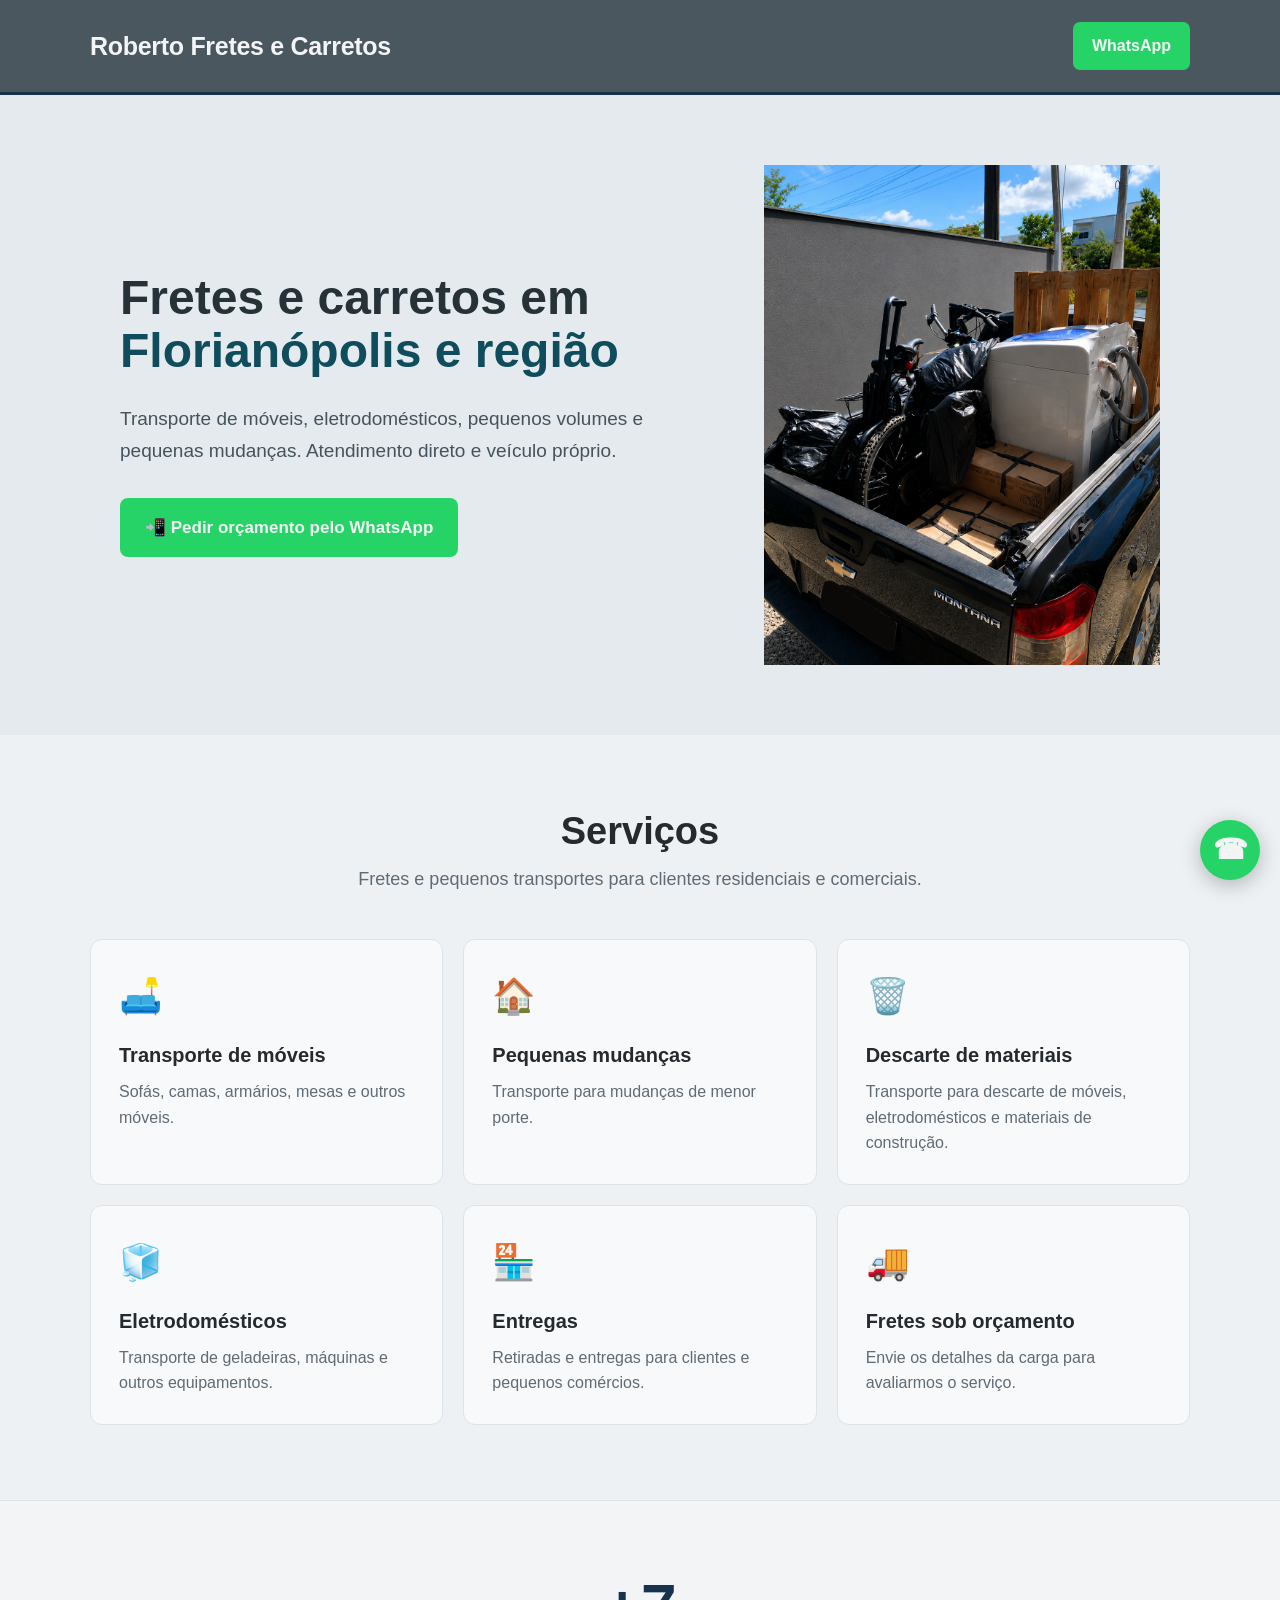
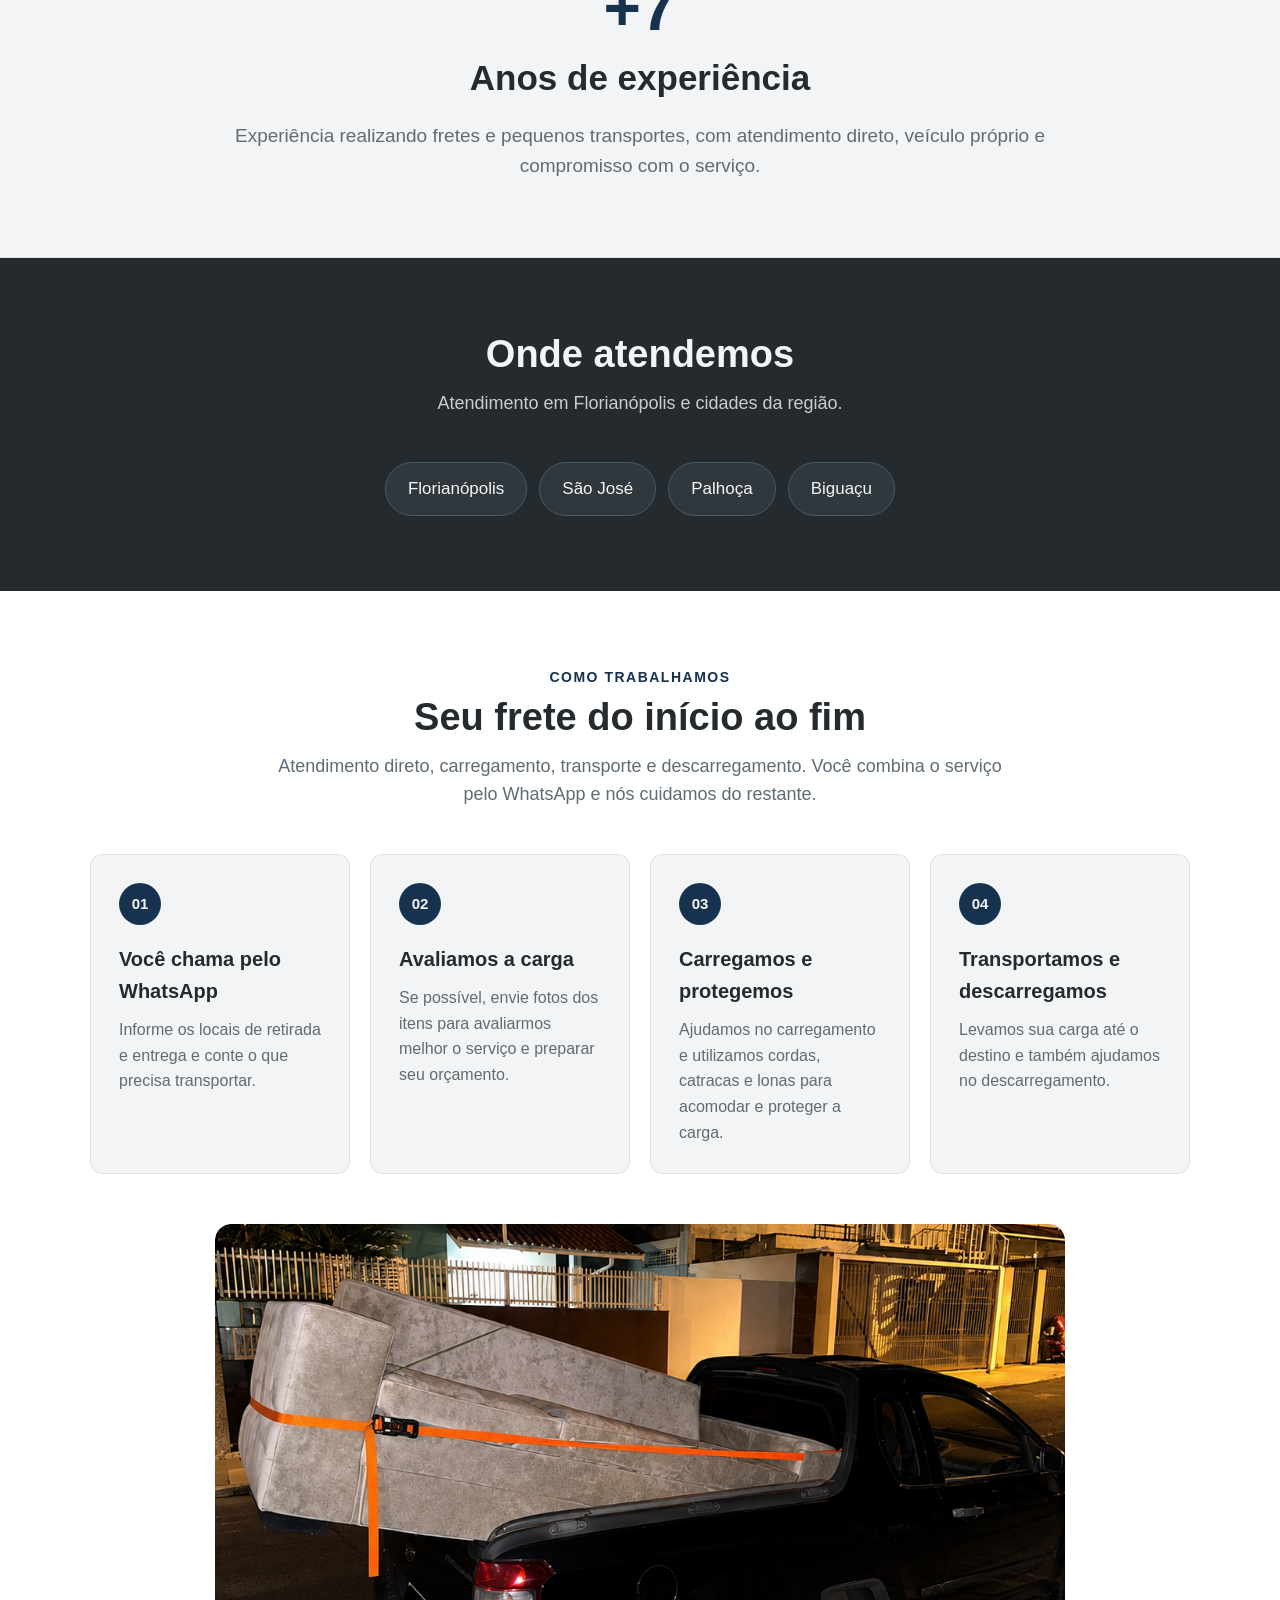
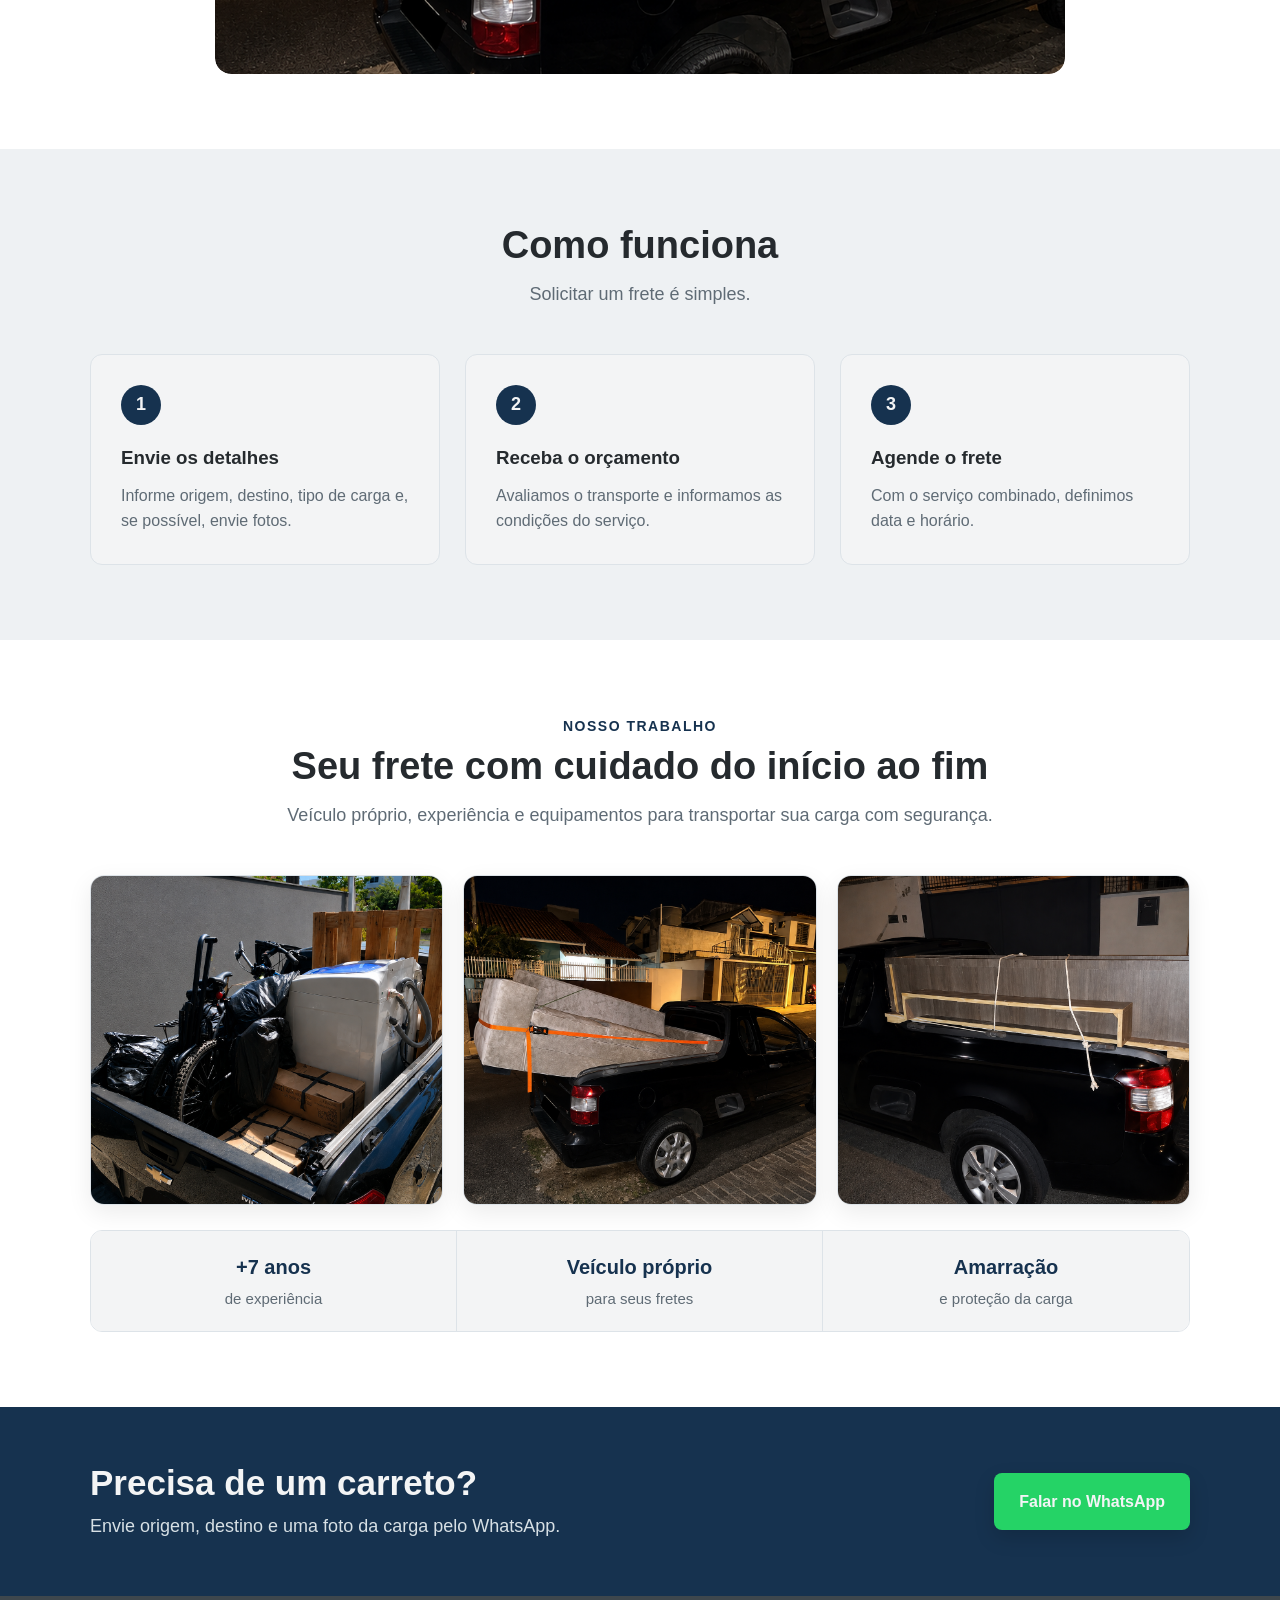
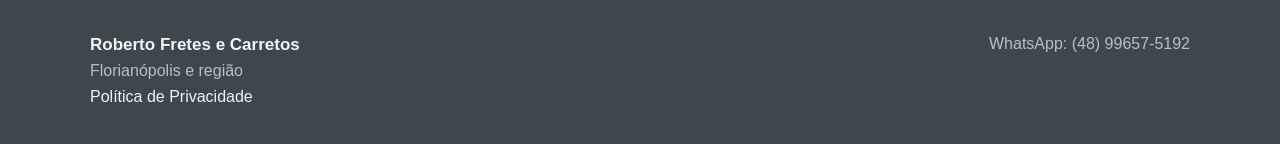
==== commit db57f557: "Update index.html     Política de Privacidade" ====
--- a/index.html
+++ b/index.html
@@ -945,41 +945,44 @@
     </main>
 
 
-    <!-- =========================
-         RODAPÉ
-    ========================= -->
-
-    <footer>
-
-        <div class="container footer-content">
-
-
-            <div>
-
-                <strong>
-                    Roberto Fretes e Carretos
-                </strong>
-
-                <p>
-                    Florianópolis e região
-                </p>
-
-            </div>
-
-
-            <div>
-
-                <p>
-                    WhatsApp: (48) 99657-5192
-                </p>
-
-            </div>
-
+<!-- =========================
+     RODAPÉ
+========================= -->
+
+<footer>
+
+    <div class="container footer-content">
+
+
+        <div>
+
+            <strong>
+                Roberto Fretes e Carretos
+            </strong>
+
+            <p>
+                Florianópolis e região
+            </p>
+
+            <a href="privacidade.html">
+                Política de Privacidade
+            </a>
 
         </div>
 
-    </footer>
-
+
+        <div>
+
+            <p>
+                WhatsApp: (48) 99657-5192
+            </p>
+
+        </div>
+
+
+    </div>
+
+</footer>
 
     <!-- =========================
          BOTÃO WHATSAPP FLUTUANTE
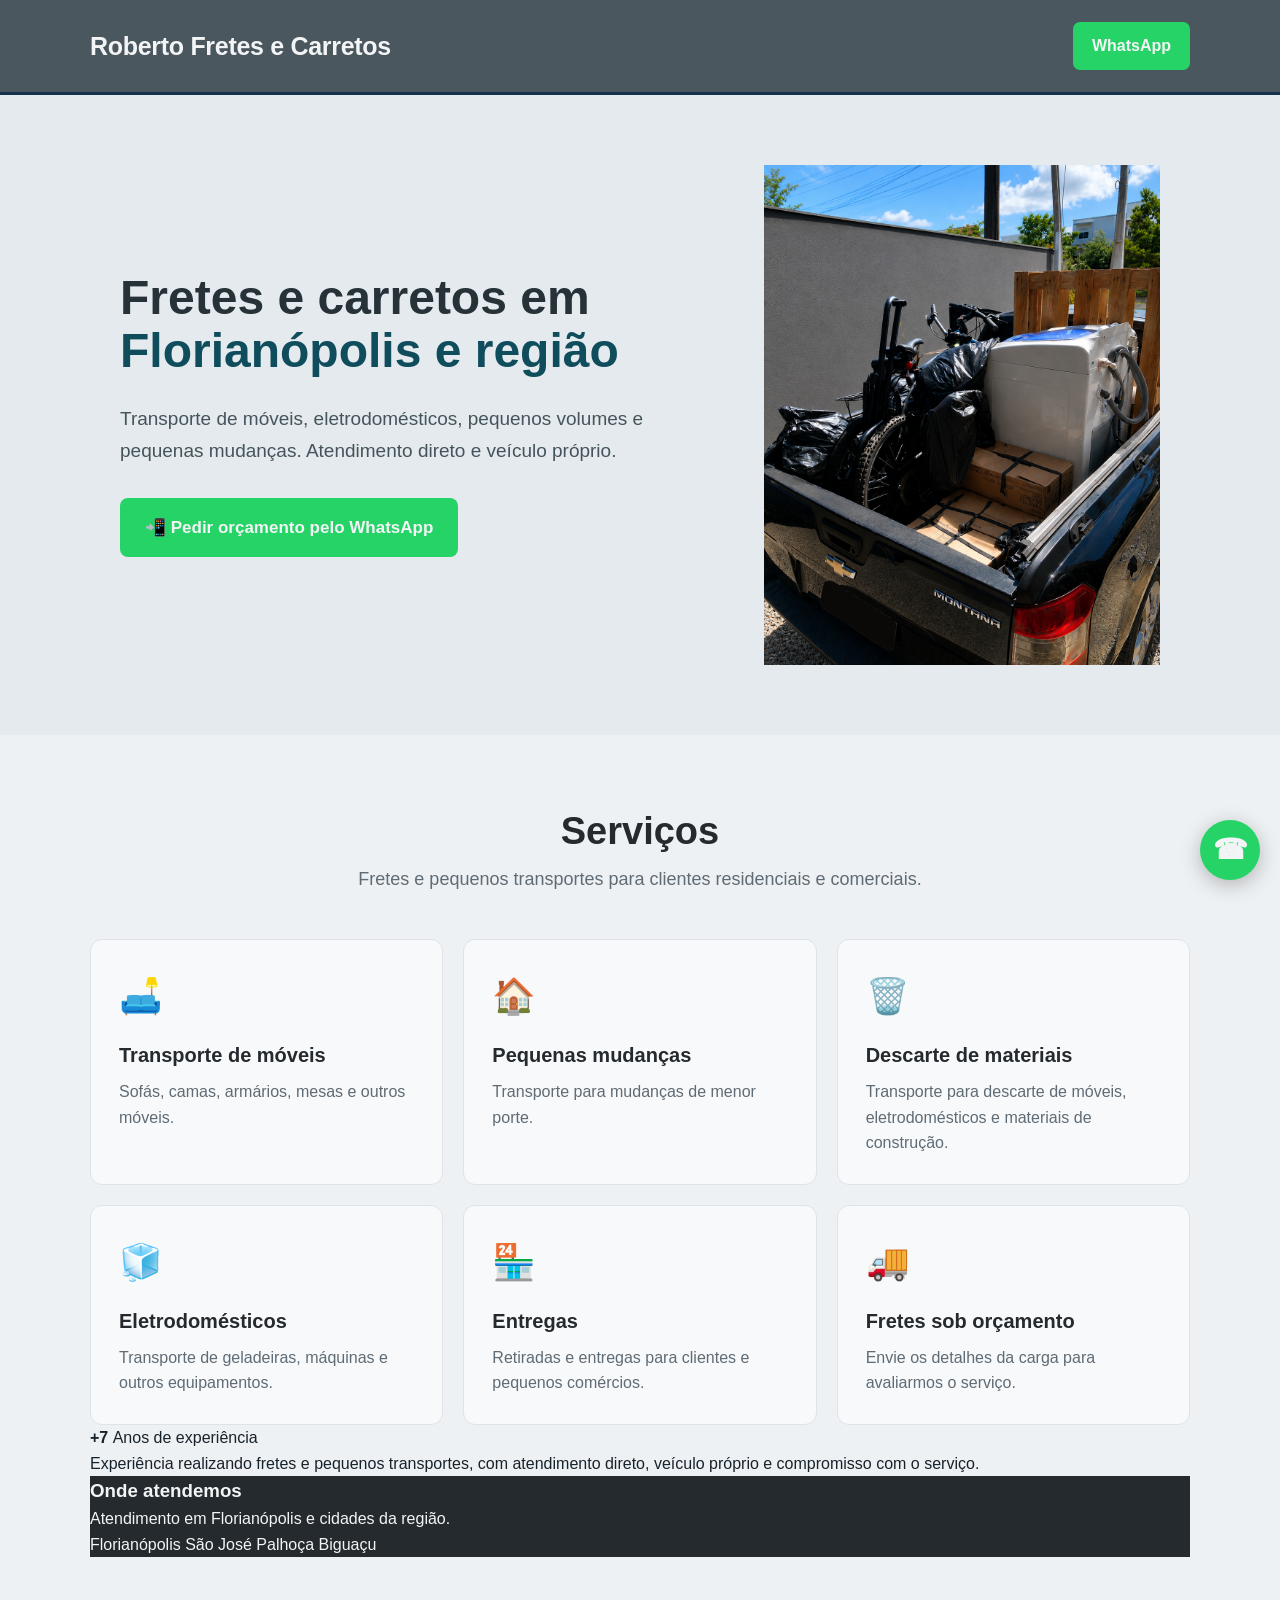
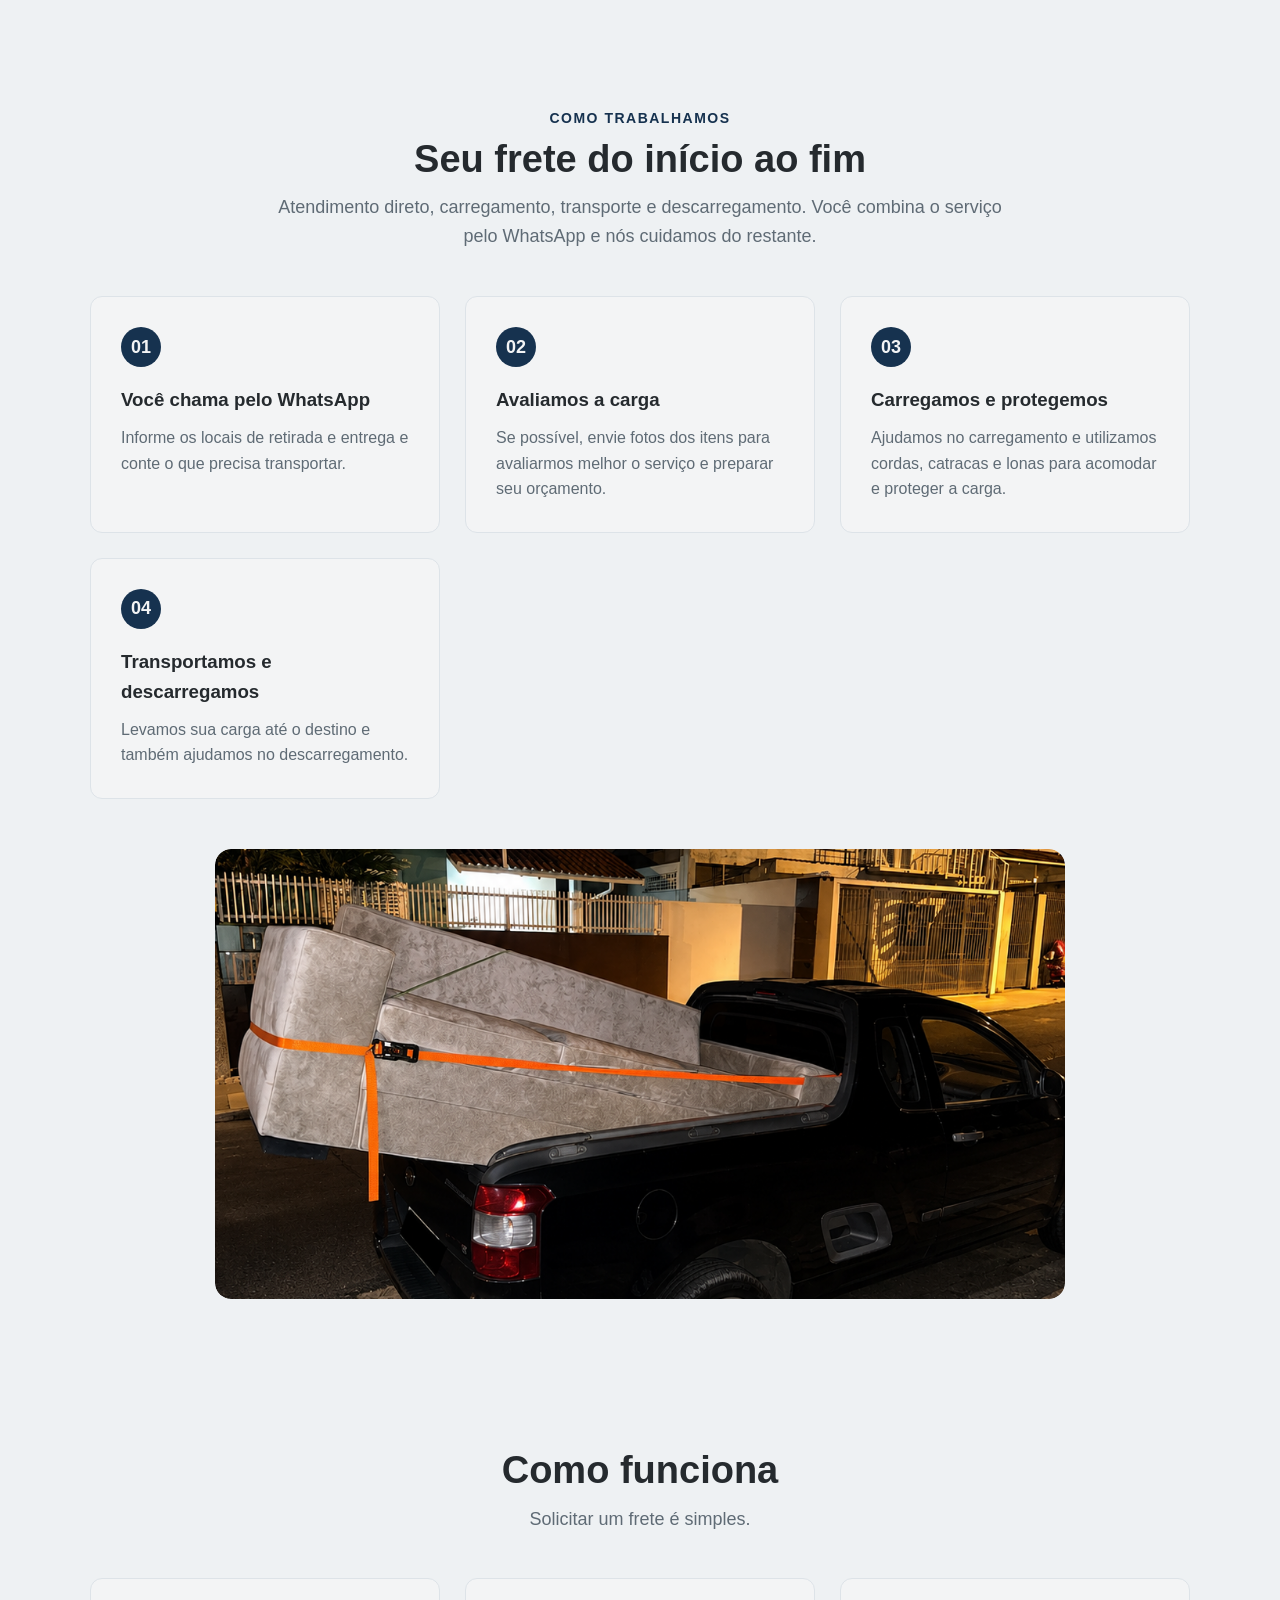
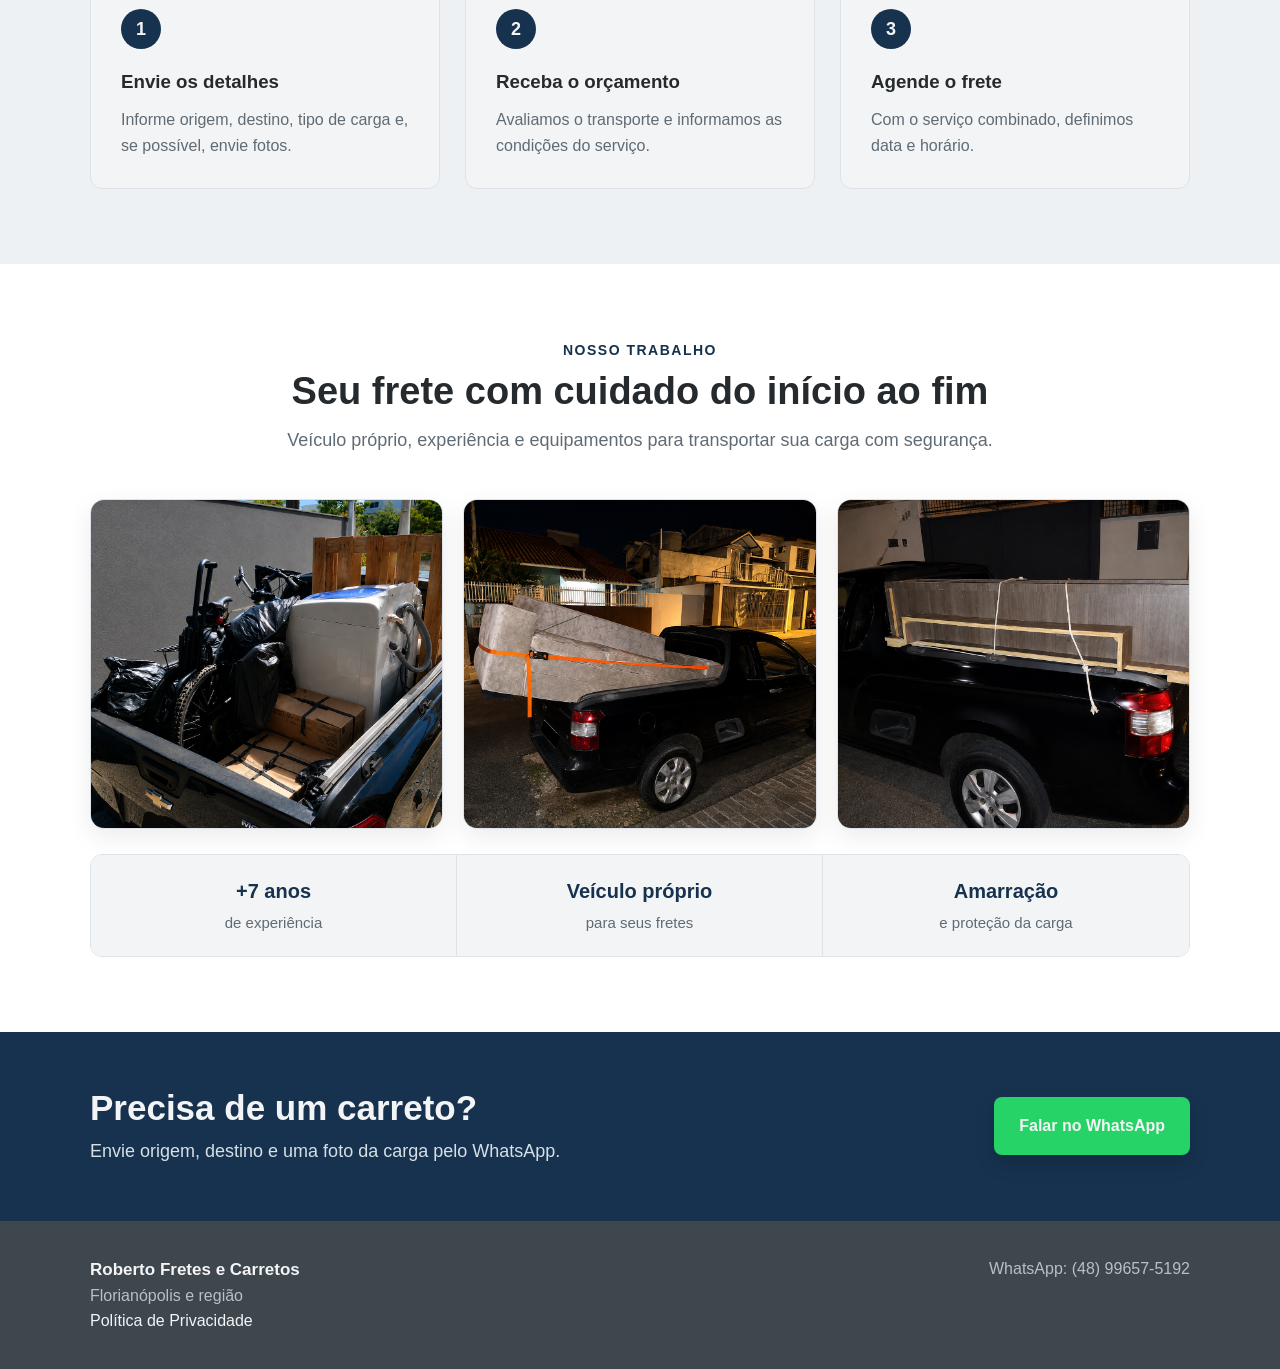
==== commit 6d5351a8: "Update index.html Update - new campaign google" ====
--- a/index.html
+++ b/index.html
@@ -3,6 +3,22 @@
 
 <head>
 
+    
+    <!-- Google Tag Manager -->
+<script>
+(function(w,d,s,l,i){
+    w[l]=w[l]||[];
+    w[l].push({'gtm.start': new Date().getTime(),event:'gtm.js'});
+    var f=d.getElementsByTagName(s)[0],
+        j=d.createElement(s),
+        dl=l!='dataLayer'?'&l='+l:'';
+    j.async=true;
+    j.src='https://www.googletagmanager.com/gtm.js?id='+i+dl;
+    f.parentNode.insertBefore(j,f);
+})(window,document,'script','dataLayer','GTM-WMF4T69M');
+</script>
+<!-- End Google Tag Manager -->
+
     <meta charset="UTF-8">
 
     <meta
@@ -16,6 +32,24 @@
         name="description"
         content="Fretes e carretos em Florianópolis, São José, Palhoça e Biguaçu. Transporte de móveis, eletrodomésticos, pequenos volumes e pequenas mudanças. Orçamento pelo WhatsApp."
     >
+
+    <!-- =========================
+     GOOGLE ANALYTICS 4
+========================= -->
+
+<script async src="https://www.googletagmanager.com/gtag/js?id=G-THE8K8569R"></script>
+
+<script>
+    window.dataLayer = window.dataLayer || [];
+
+    function gtag() {
+        dataLayer.push(arguments);
+    }
+
+    gtag('js', new Date());
+
+    gtag('config', 'G-THE8K8569R');
+</script>
 
     <!-- CSS PRINCIPAL -->
     <link rel="stylesheet" href="style.css">
@@ -189,6 +223,11 @@
 
 <body>
 
+    <!-- Google Tag Manager (noscript) -->
+<noscript><iframe src="https://www.googletagmanager.com/ns.html?id=GTM-WMF4T69M"
+height="0" width="0" style="display:none;visibility:hidden"></iframe></noscript>
+<!-- End Google Tag Manager (noscript) -->
+
 
     <main>
 
@@ -451,90 +490,57 @@
 
                 </div>
 
-            </div>
-
-        </section>
-
-
-        <!-- =========================
-             EXPERIÊNCIA
-        ========================= -->
-
-        <section class="experience">
-
-            <div class="container experience-content">
-
-                <div class="experience-number">
-                    +7
-                </div>
-
-                <h2>
-                    Anos de experiência
-                </h2>
-
-                <p>
-
-                    Experiência realizando fretes e pequenos
-                    transportes, com atendimento direto,
-                    veículo próprio e compromisso com o serviço.
-
-                </p>
-
-            </div>
-
-        </section>
-
-
-        <!-- =========================
-             ÁREAS DE ATENDIMENTO
-        ========================= -->
-
-        <section
-            class="areas"
-            id="areas-atendimento"
-        >
-
-            <div class="container">
-
-
-                <div class="section-title">
-
-                    <h2>
+
+                <div class="experiencia">
+
+                    <strong>
+                        +7
+                    </strong>
+
+                    <span>
+                        Anos de experiência
+                    </span>
+
+                    <p>
+
+                        Experiência realizando fretes e pequenos transportes,
+                        com atendimento direto, veículo próprio e compromisso
+                        com o serviço.
+
+                    </p>
+
+                </div>
+
+
+                <div class="areas">
+
+                    <h3>
                         Onde atendemos
-                    </h2>
+                    </h3>
 
                     <p>
-
-                        Atendimento em Florianópolis
-                        e cidades da região.
-
+                        Atendimento em Florianópolis e cidades da região.
                     </p>
 
-                </div>
-
-
-                <div class="area-list">
-
-
-                    <div class="area">
-                        Florianópolis
-                    </div>
-
-
-                    <div class="area">
-                        São José
-                    </div>
-
-
-                    <div class="area">
-                        Palhoça
-                    </div>
-
-
-                    <div class="area">
-                        Biguaçu
-                    </div>
-
+                    <div class="areas-list">
+
+                        <span>
+                            Florianópolis
+                        </span>
+
+                        <span>
+                            São José
+                        </span>
+
+                        <span>
+                            Palhoça
+                        </span>
+
+                        <span>
+                            Biguaçu
+                        </span>
+
+                    </div>
 
                 </div>
 
@@ -547,10 +553,7 @@
              COMO TRABALHAMOS
         ========================= -->
 
-        <section
-            class="como-funciona"
-            id="como-funciona"
-        >
+        <section>
 
             <div class="container">
 
@@ -577,12 +580,12 @@
                 </div>
 
 
-                <div class="etapas">
-
-
-                    <div class="etapa">
-
-                        <div class="numero">
+                <div class="steps">
+
+
+                    <div class="step">
+
+                        <div class="step-number">
                             01
                         </div>
 
@@ -592,17 +595,17 @@
 
                         <p>
 
-                            Informe os locais de retirada
-                            e entrega e conte o que precisa transportar.
-
-                        </p>
-
-                    </div>
-
-
-                    <div class="etapa">
-
-                        <div class="numero">
+                            Informe os locais de retirada e entrega
+                            e conte o que precisa transportar.
+
+                        </p>
+
+                    </div>
+
+
+                    <div class="step">
+
+                        <div class="step-number">
                             02
                         </div>
 
@@ -621,9 +624,9 @@
                     </div>
 
 
-                    <div class="etapa">
-
-                        <div class="numero">
+                    <div class="step">
+
+                        <div class="step-number">
                             03
                         </div>
 
@@ -634,17 +637,17 @@
                         <p>
 
                             Ajudamos no carregamento e utilizamos
-                            cordas, catracas e lonas para
-                            acomodar e proteger a carga.
-
-                        </p>
-
-                    </div>
-
-
-                    <div class="etapa">
-
-                        <div class="numero">
+                            cordas, catracas e lonas para acomodar
+                            e proteger a carga.
+
+                        </p>
+
+                    </div>
+
+
+                    <div class="step">
+
+                        <div class="step-number">
                             04
                         </div>
 
@@ -1004,11 +1007,29 @@
 
     <!-- =========================
          RASTREAMENTO DE CONVERSÃO
-         PREPARADO PARA GOOGLE ADS
-         E GOOGLE ANALYTICS
+         GOOGLE ADS - WHATSAPP
     ========================= -->
 
     <script>
+
+        function gtagSendEvent(url) {
+
+            var callback = function () {
+
+                if (typeof url === 'string') {
+                    window.open(url, '_blank');
+                }
+
+            };
+
+            gtag('event', 'whatsapp_click', {
+                'event_callback': callback,
+                'event_timeout': 2000
+            });
+
+            return false;
+        }
+
 
         document.addEventListener(
             "DOMContentLoaded",
@@ -1023,46 +1044,13 @@
 
                             link.addEventListener(
                                 "click",
-                                function () {
-
-                                    var eventData = {
-
-                                        event: "whatsapp_click",
-
-                                        conversion_type: "lead",
-
-                                        page_location:
-                                            window.location.href
-
-                                    };
-
-
-                                    window.dataLayer =
-                                        window.dataLayer || [];
-
-
-                                    window.dataLayer.push(
-                                        eventData
+                                function (event) {
+
+                                    event.preventDefault();
+
+                                    gtagSendEvent(
+                                        link.href
                                     );
-
-
-                                    if (
-                                        typeof window.gtag ===
-                                        "function"
-                                    ) {
-
-                                        window.gtag(
-                                            "event",
-                                            "generate_lead",
-                                            {
-                                                method: "WhatsApp",
-
-                                                page_location:
-                                                    window.location.href
-                                            }
-                                        );
-
-                                    }
 
                                 }
                             );
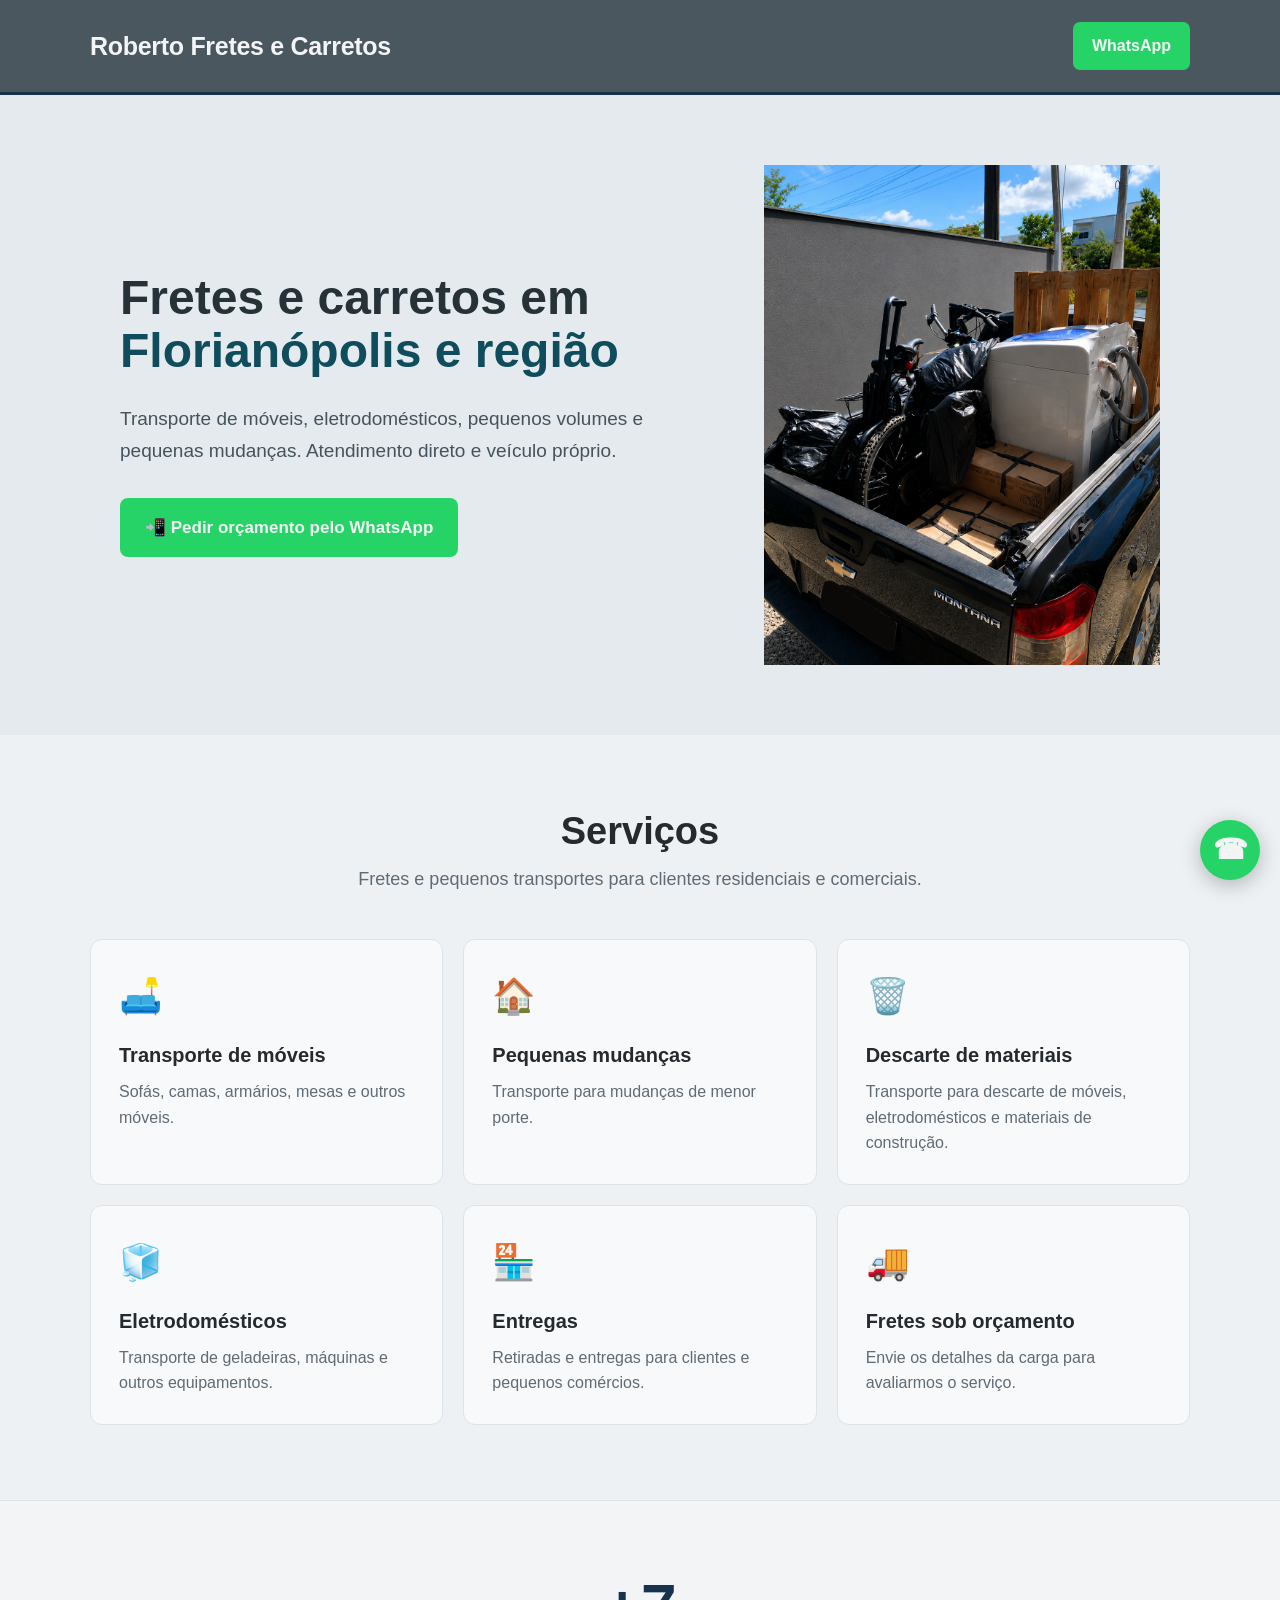
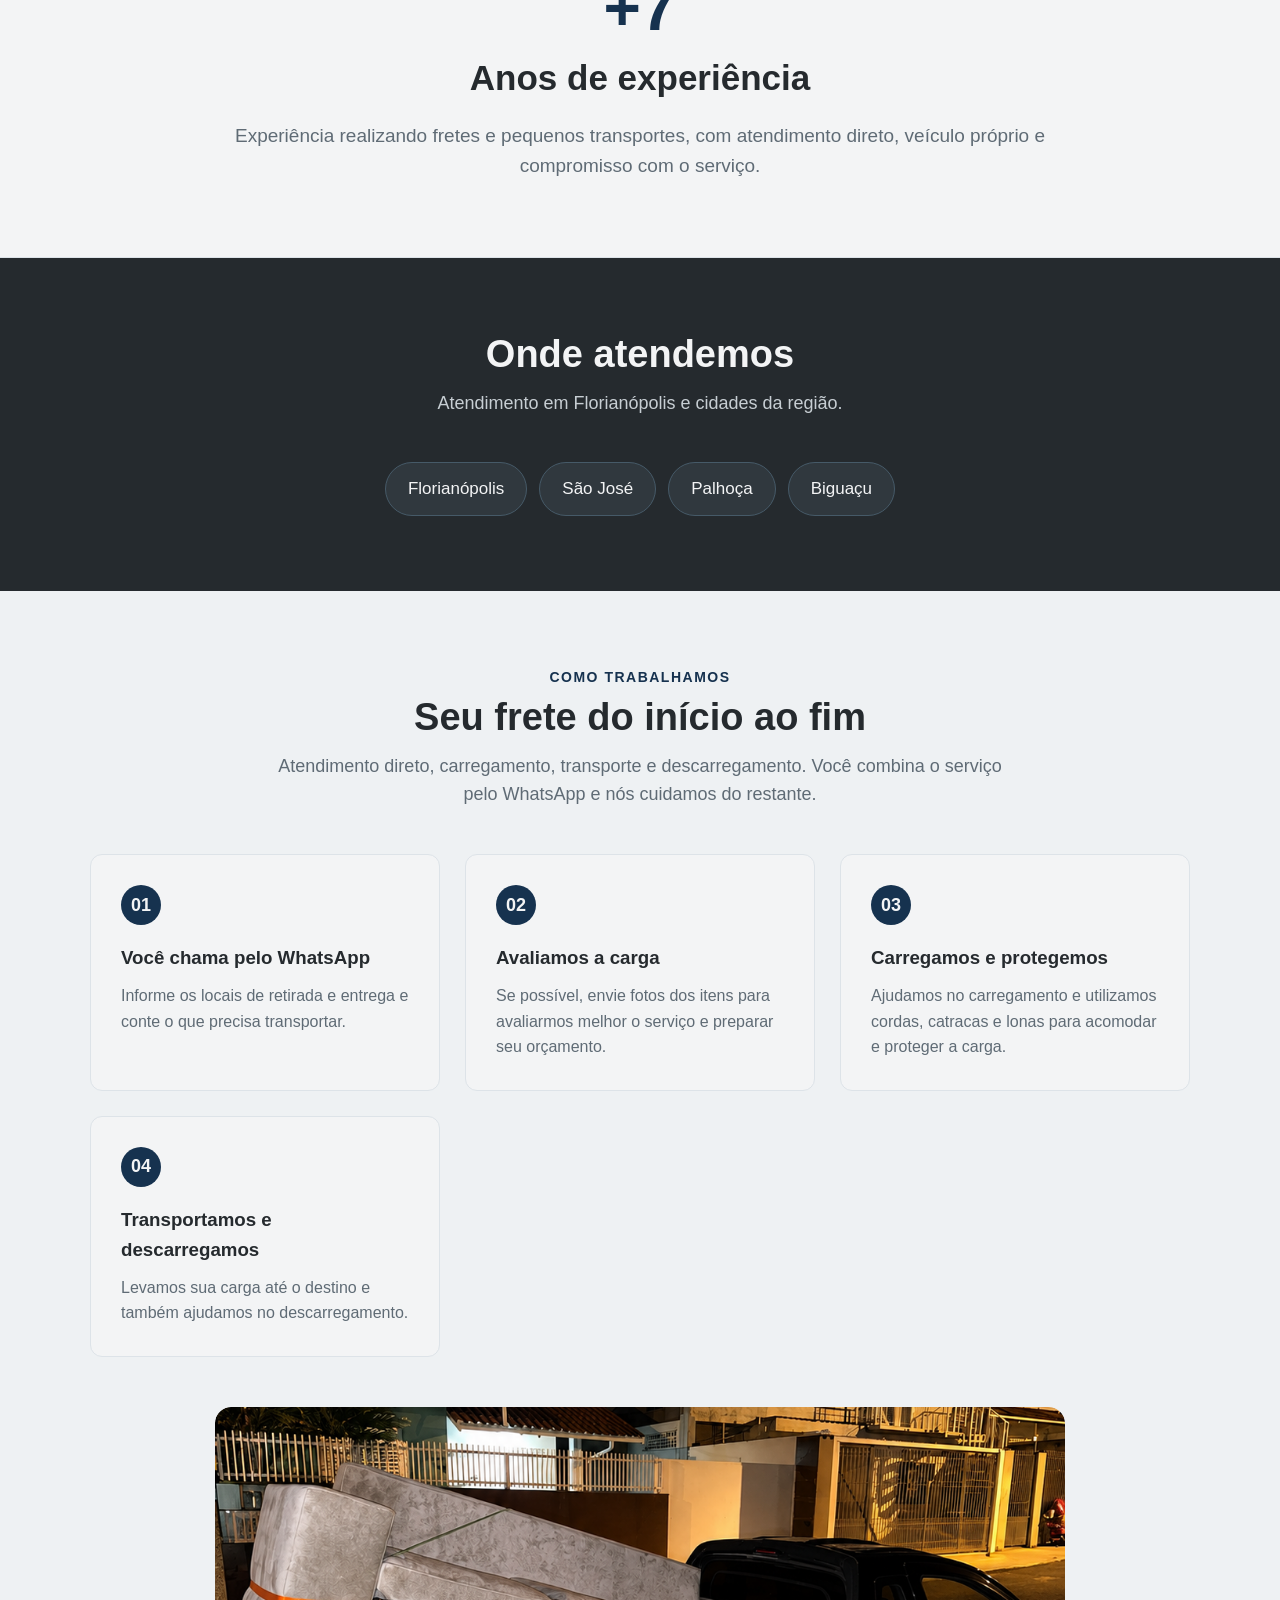
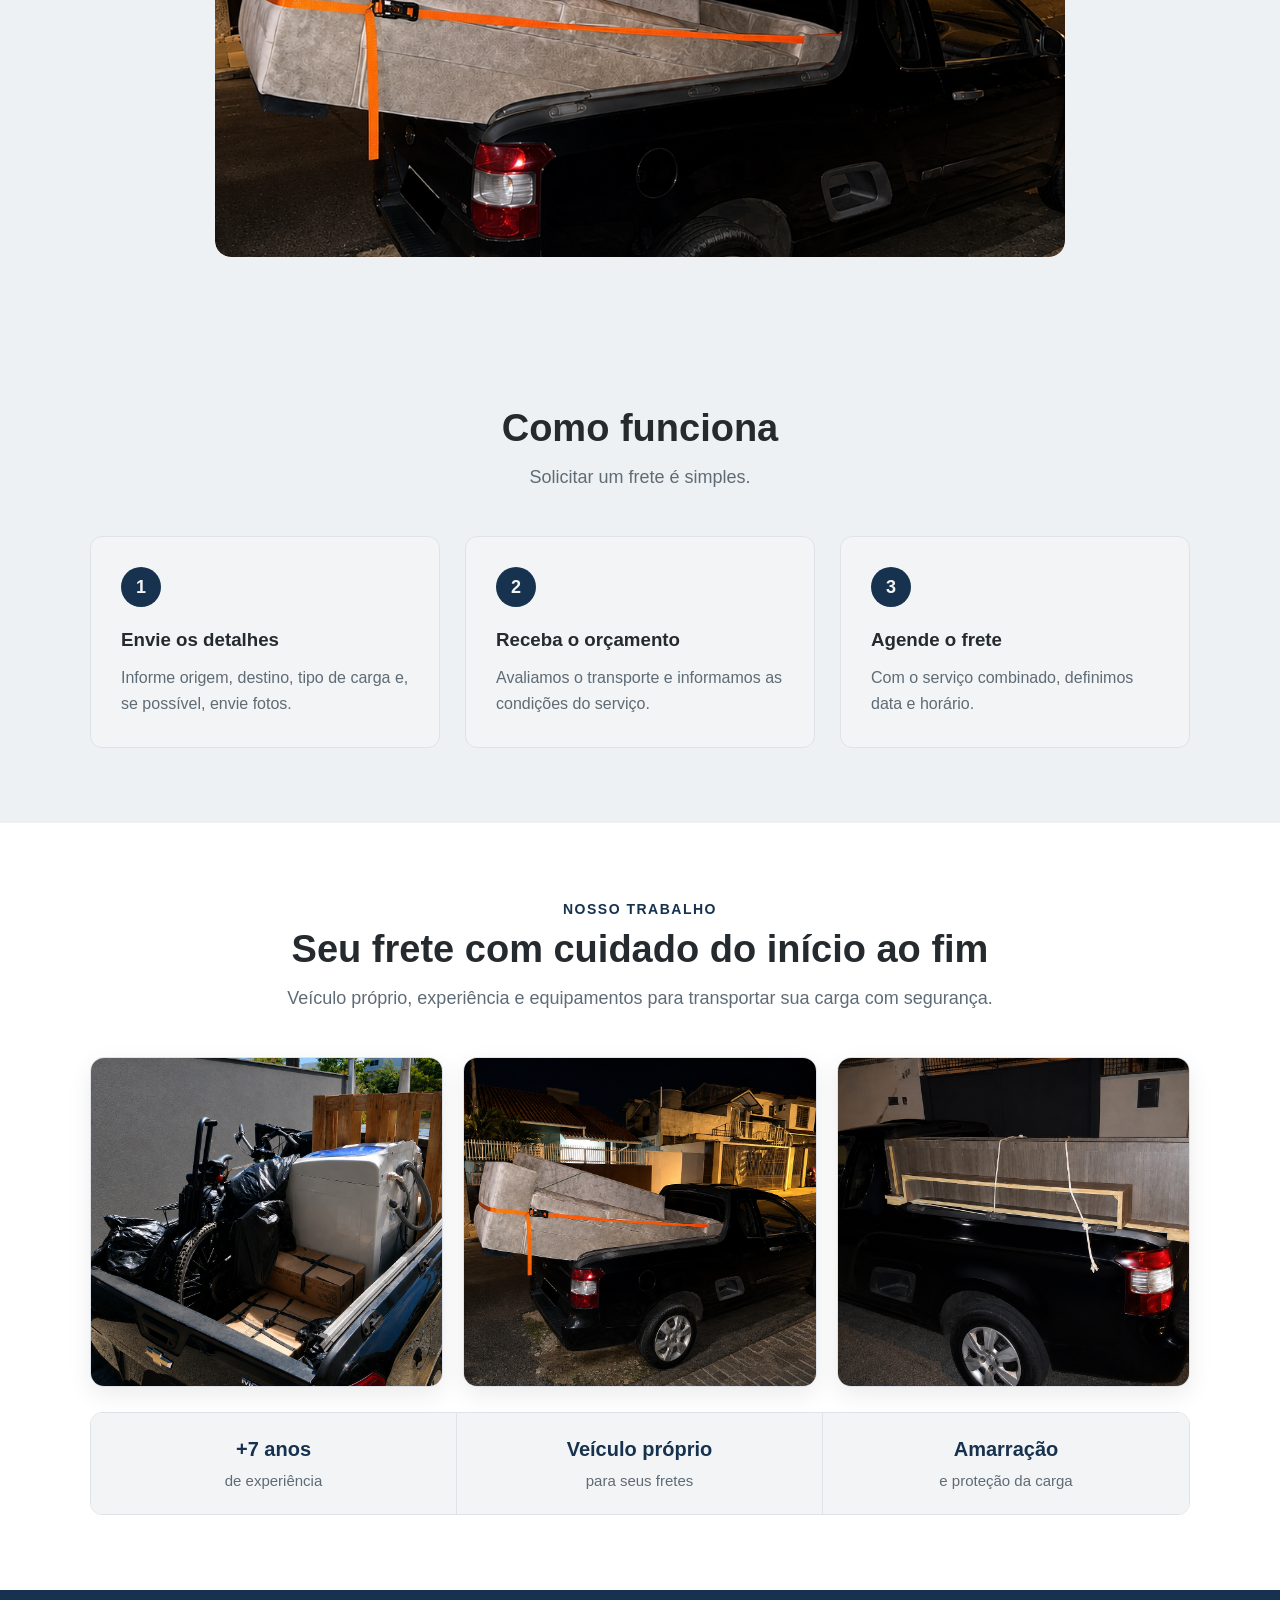
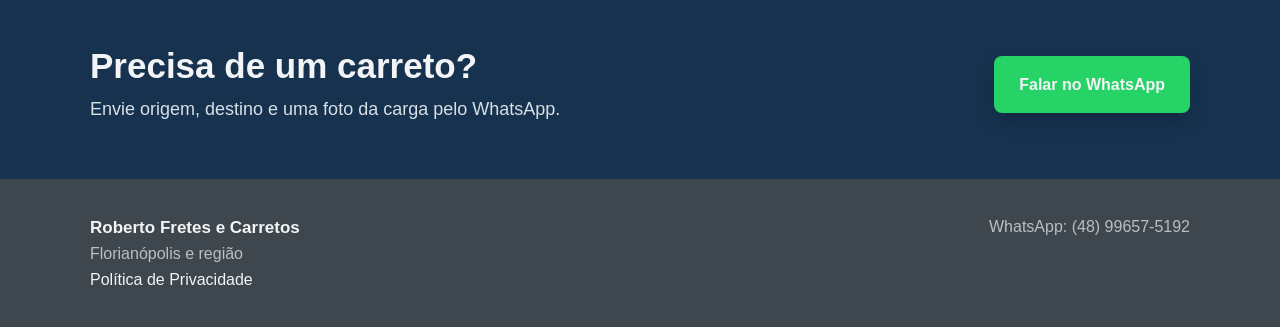
==== commit 143be0fb: "Update index.html Update bug onde atuamos" ====
--- a/index.html
+++ b/index.html
@@ -337,13 +337,11 @@
         </section>
 
 
-        <!-- =========================
+           <!-- =========================
              SERVIÇOS
         ========================= -->
 
-        <section
-            id="servicos"
-        >
+        <section id="servicos">
 
             <div class="container">
 
@@ -490,16 +488,28 @@
 
                 </div>
 
-
-                <div class="experiencia">
-
-                    <strong>
+            </div>
+
+        </section>
+
+
+        <!-- =========================
+             EXPERIÊNCIA
+        ========================= -->
+
+        <section class="experience">
+
+            <div class="container">
+
+                <div class="experience-content">
+
+                    <div class="experience-number">
                         +7
-                    </strong>
-
-                    <span>
+                    </div>
+
+                    <h2>
                         Anos de experiência
-                    </span>
+                    </h2>
 
                     <p>
 
@@ -511,35 +521,51 @@
 
                 </div>
 
-
-                <div class="areas">
-
-                    <h3>
+            </div>
+
+        </section>
+
+
+        <!-- =========================
+             ONDE ATENDEMOS
+        ========================= -->
+
+        <section class="areas" id="areas-atendimento">
+
+            <div class="container">
+
+                <div class="section-title">
+
+                    <h2>
                         Onde atendemos
-                    </h3>
+                    </h2>
 
                     <p>
-                        Atendimento em Florianópolis e cidades da região.
+
+                        Atendimento em Florianópolis
+                        e cidades da região.
+
                     </p>
 
-                    <div class="areas-list">
-
-                        <span>
-                            Florianópolis
-                        </span>
-
-                        <span>
-                            São José
-                        </span>
-
-                        <span>
-                            Palhoça
-                        </span>
-
-                        <span>
-                            Biguaçu
-                        </span>
-
+                </div>
+
+
+                <div class="area-list">
+
+                    <div class="area">
+                        Florianópolis
+                    </div>
+
+                    <div class="area">
+                        São José
+                    </div>
+
+                    <div class="area">
+                        Palhoça
+                    </div>
+
+                    <div class="area">
+                        Biguaçu
                     </div>
 
                 </div>
@@ -547,8 +573,6 @@
             </div>
 
         </section>
-
-
         <!-- =========================
              COMO TRABALHAMOS
         ========================= -->
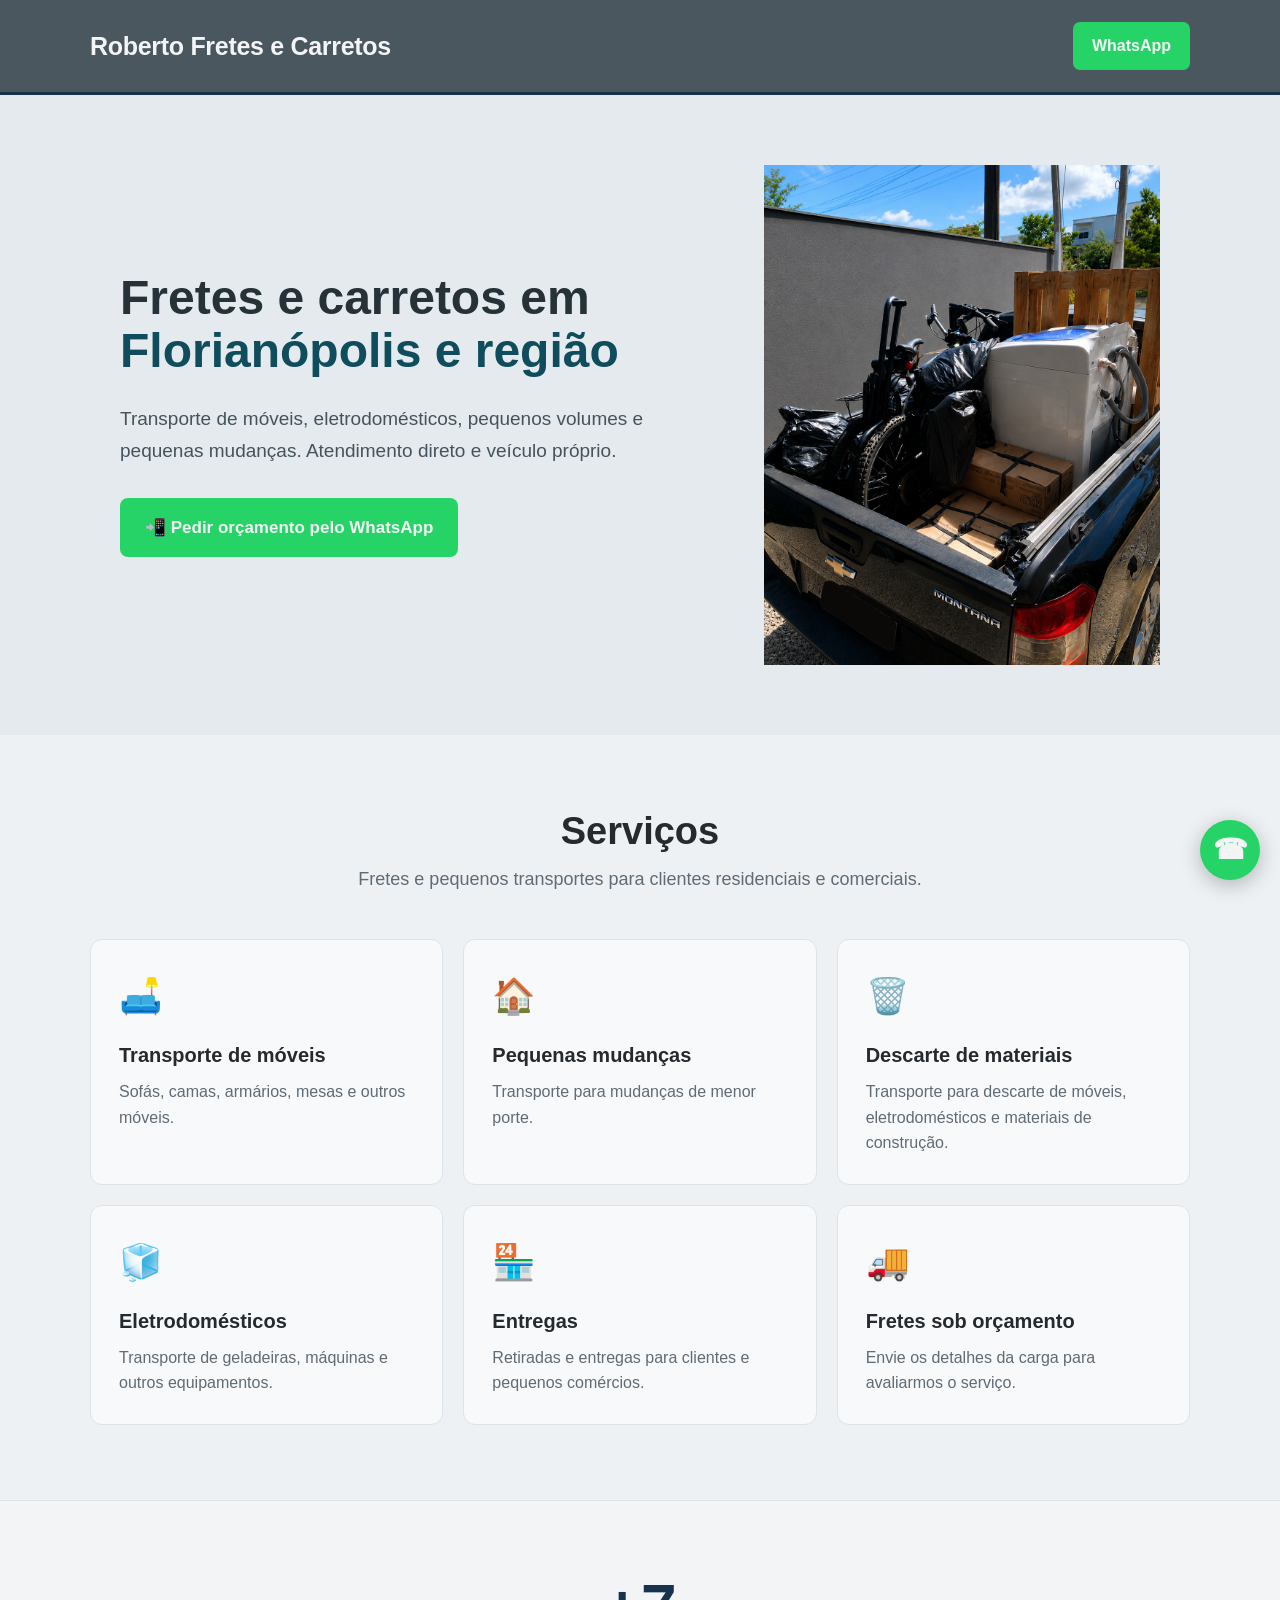
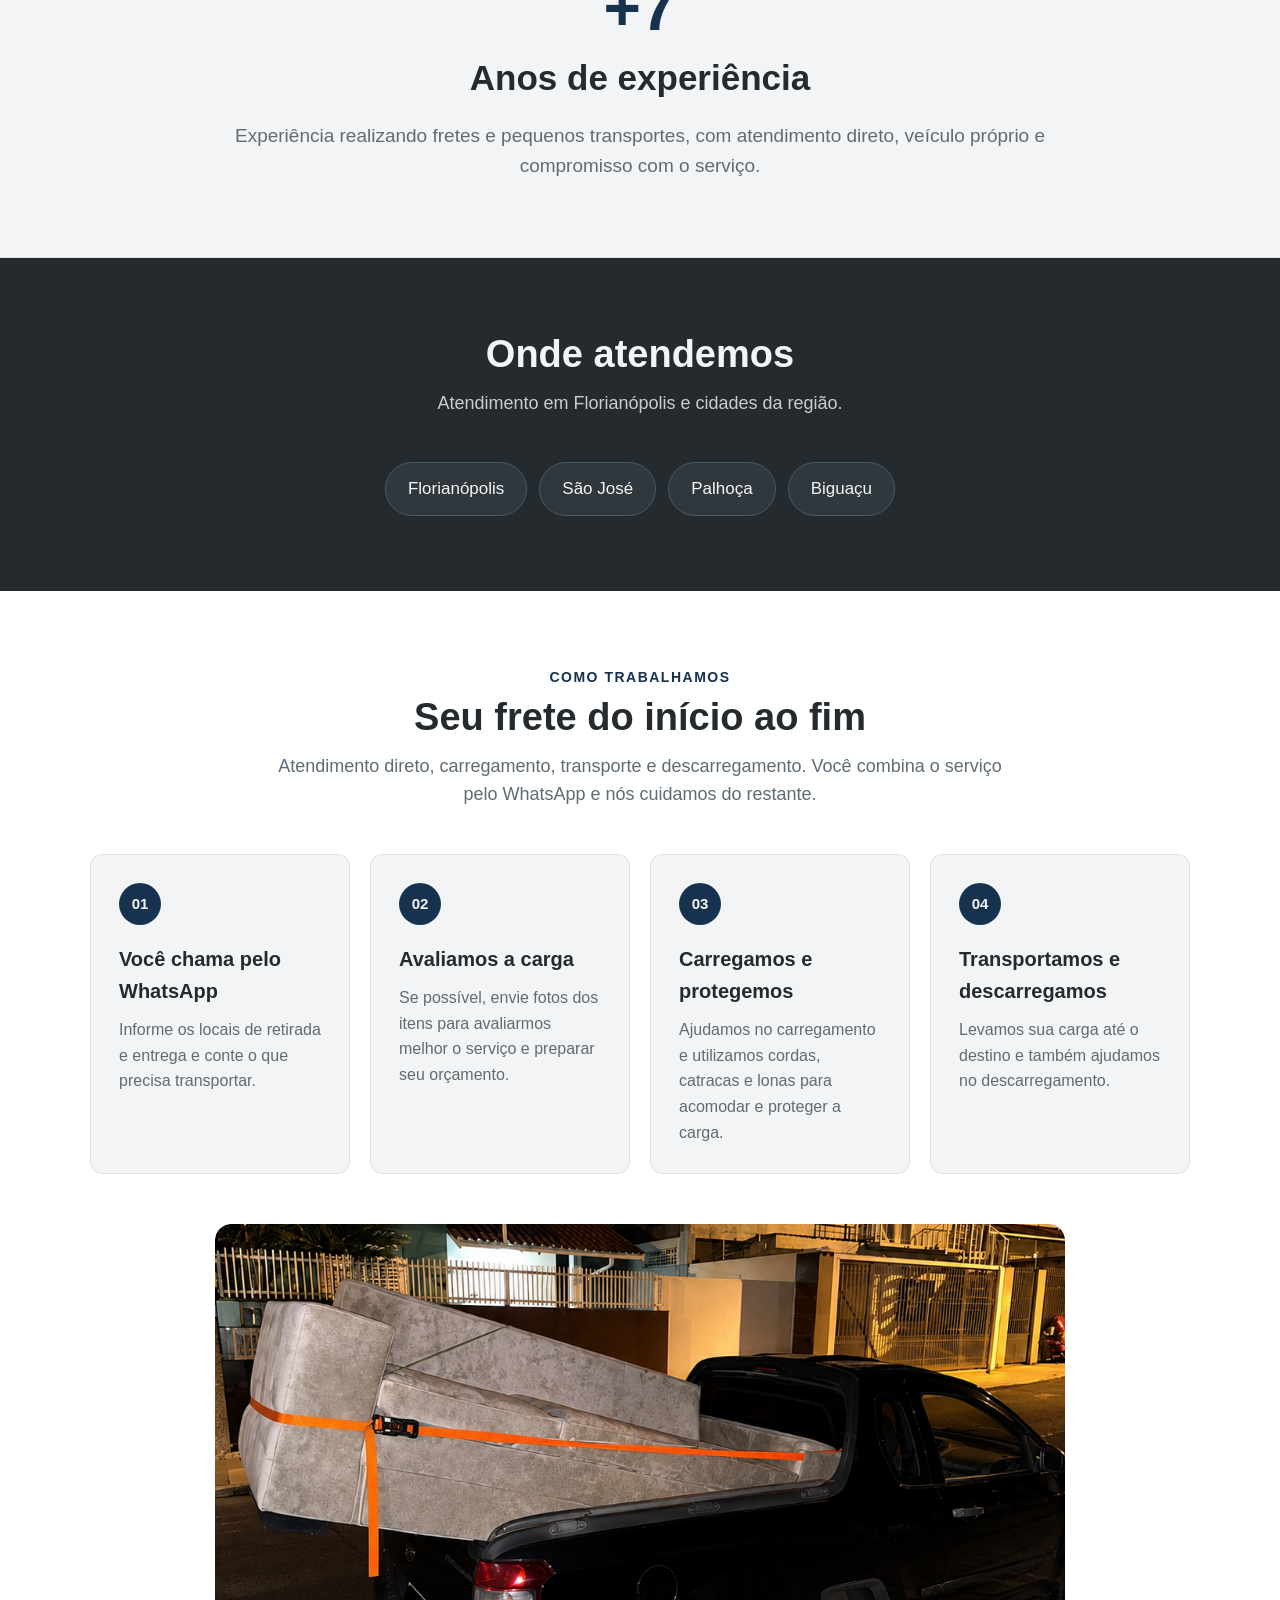
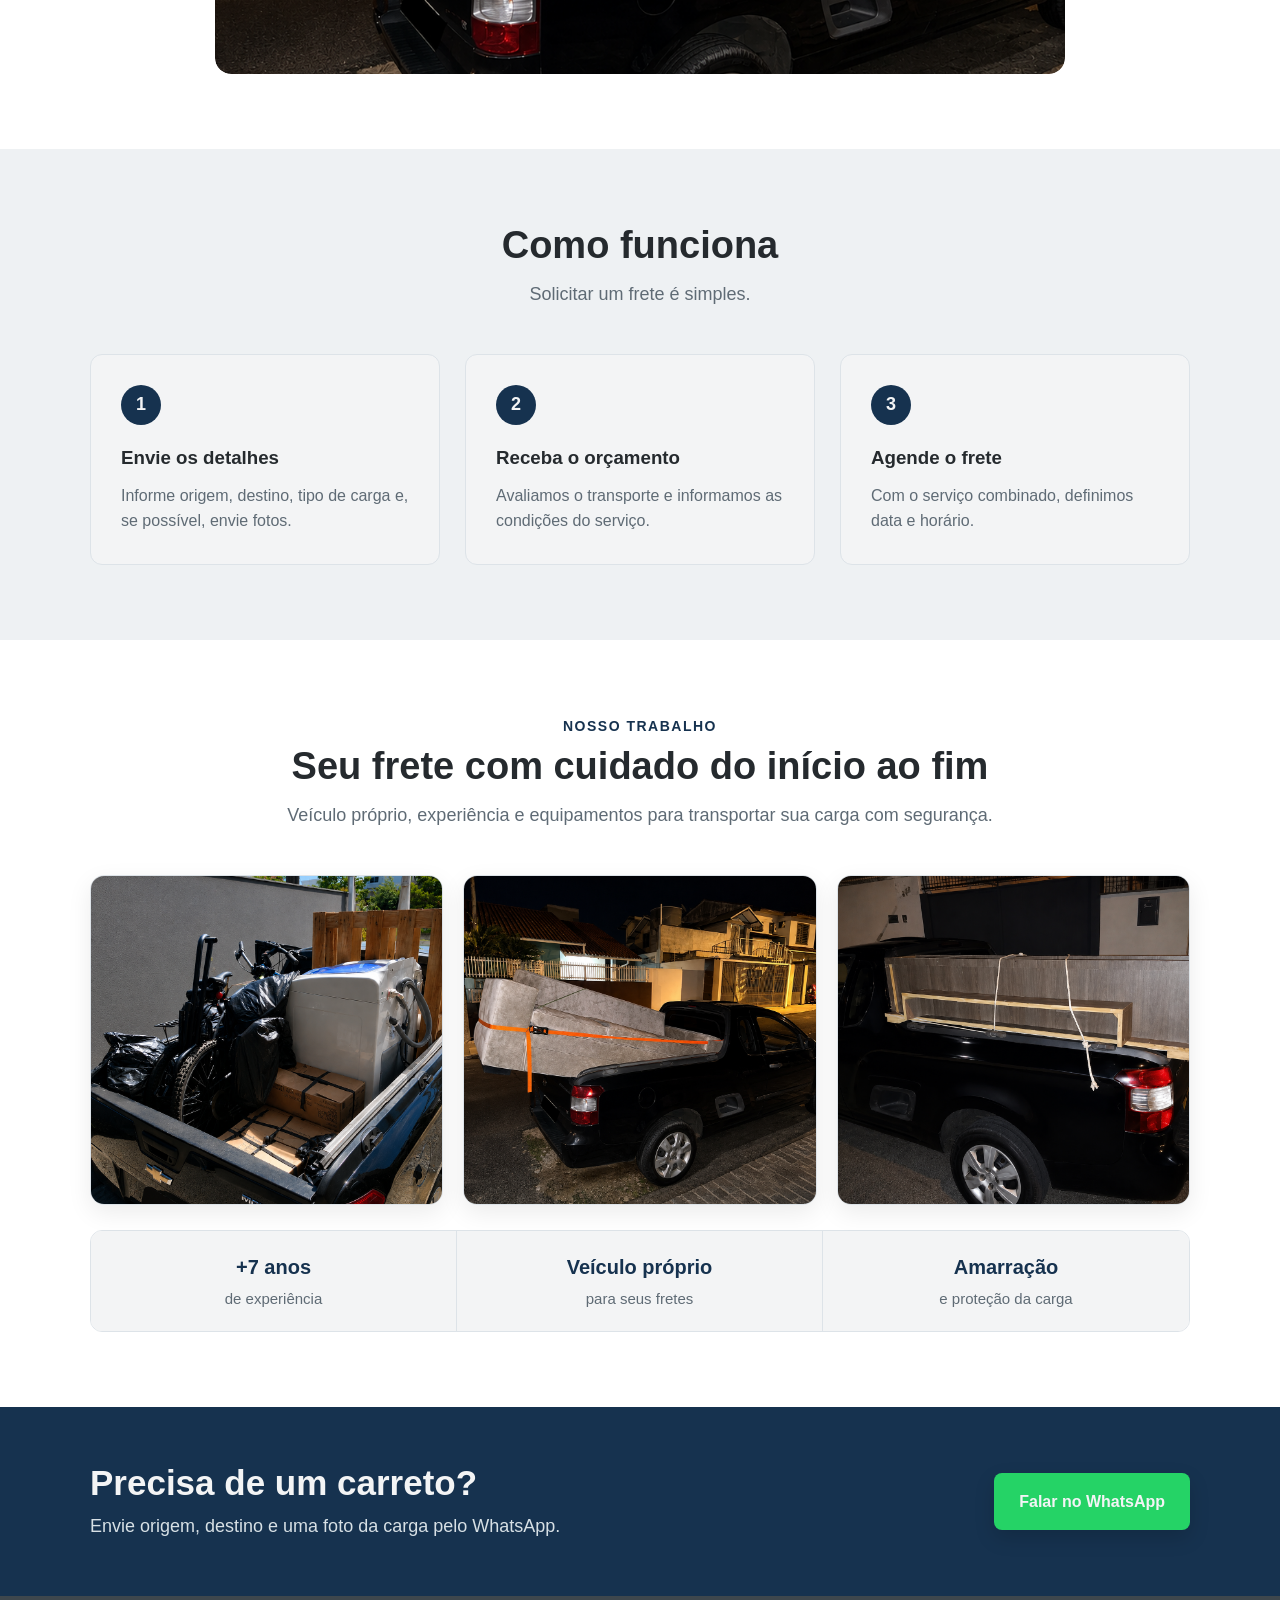
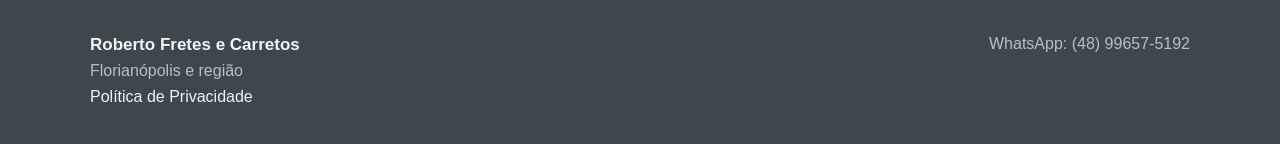
==== commit 175e4bcb: "Update index.html Update melhora como trabalhamos" ====
--- a/index.html
+++ b/index.html
@@ -577,7 +577,7 @@
              COMO TRABALHAMOS
         ========================= -->
 
-        <section>
+        <section class="como-funciona" id="como-trabalhamos">
 
             <div class="container">
 
@@ -604,12 +604,12 @@
                 </div>
 
 
-                <div class="steps">
-
-
-                    <div class="step">
-
-                        <div class="step-number">
+                <div class="etapas">
+
+
+                    <div class="etapa">
+
+                        <div class="numero">
                             01
                         </div>
 
@@ -627,9 +627,9 @@
                     </div>
 
 
-                    <div class="step">
-
-                        <div class="step-number">
+                    <div class="etapa">
+
+                        <div class="numero">
                             02
                         </div>
 
@@ -648,9 +648,9 @@
                     </div>
 
 
-                    <div class="step">
-
-                        <div class="step-number">
+                    <div class="etapa">
+
+                        <div class="numero">
                             03
                         </div>
 
@@ -669,9 +669,9 @@
                     </div>
 
 
-                    <div class="step">
-
-                        <div class="step-number">
+                    <div class="etapa">
+
+                        <div class="numero">
                             04
                         </div>
 
@@ -707,7 +707,6 @@
             </div>
 
         </section>
-
 
         <!-- =========================
              COMO FUNCIONA
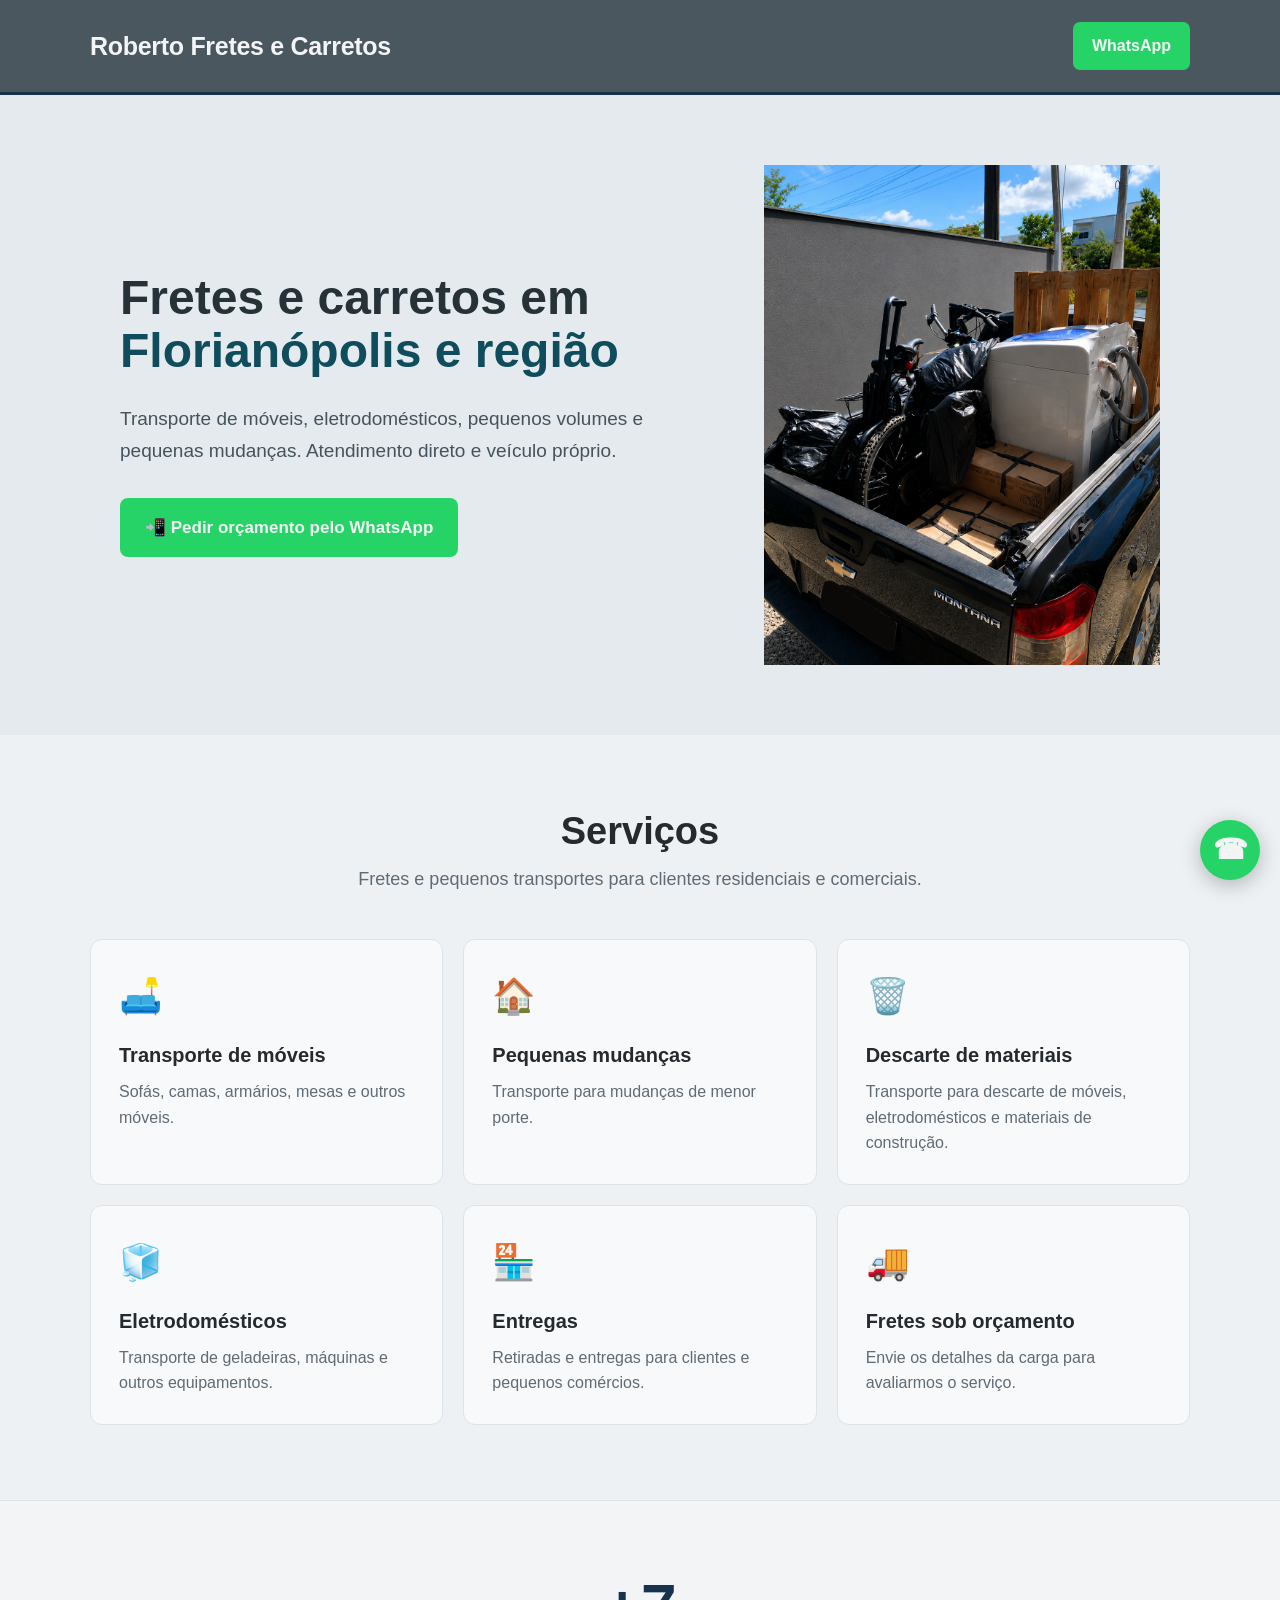
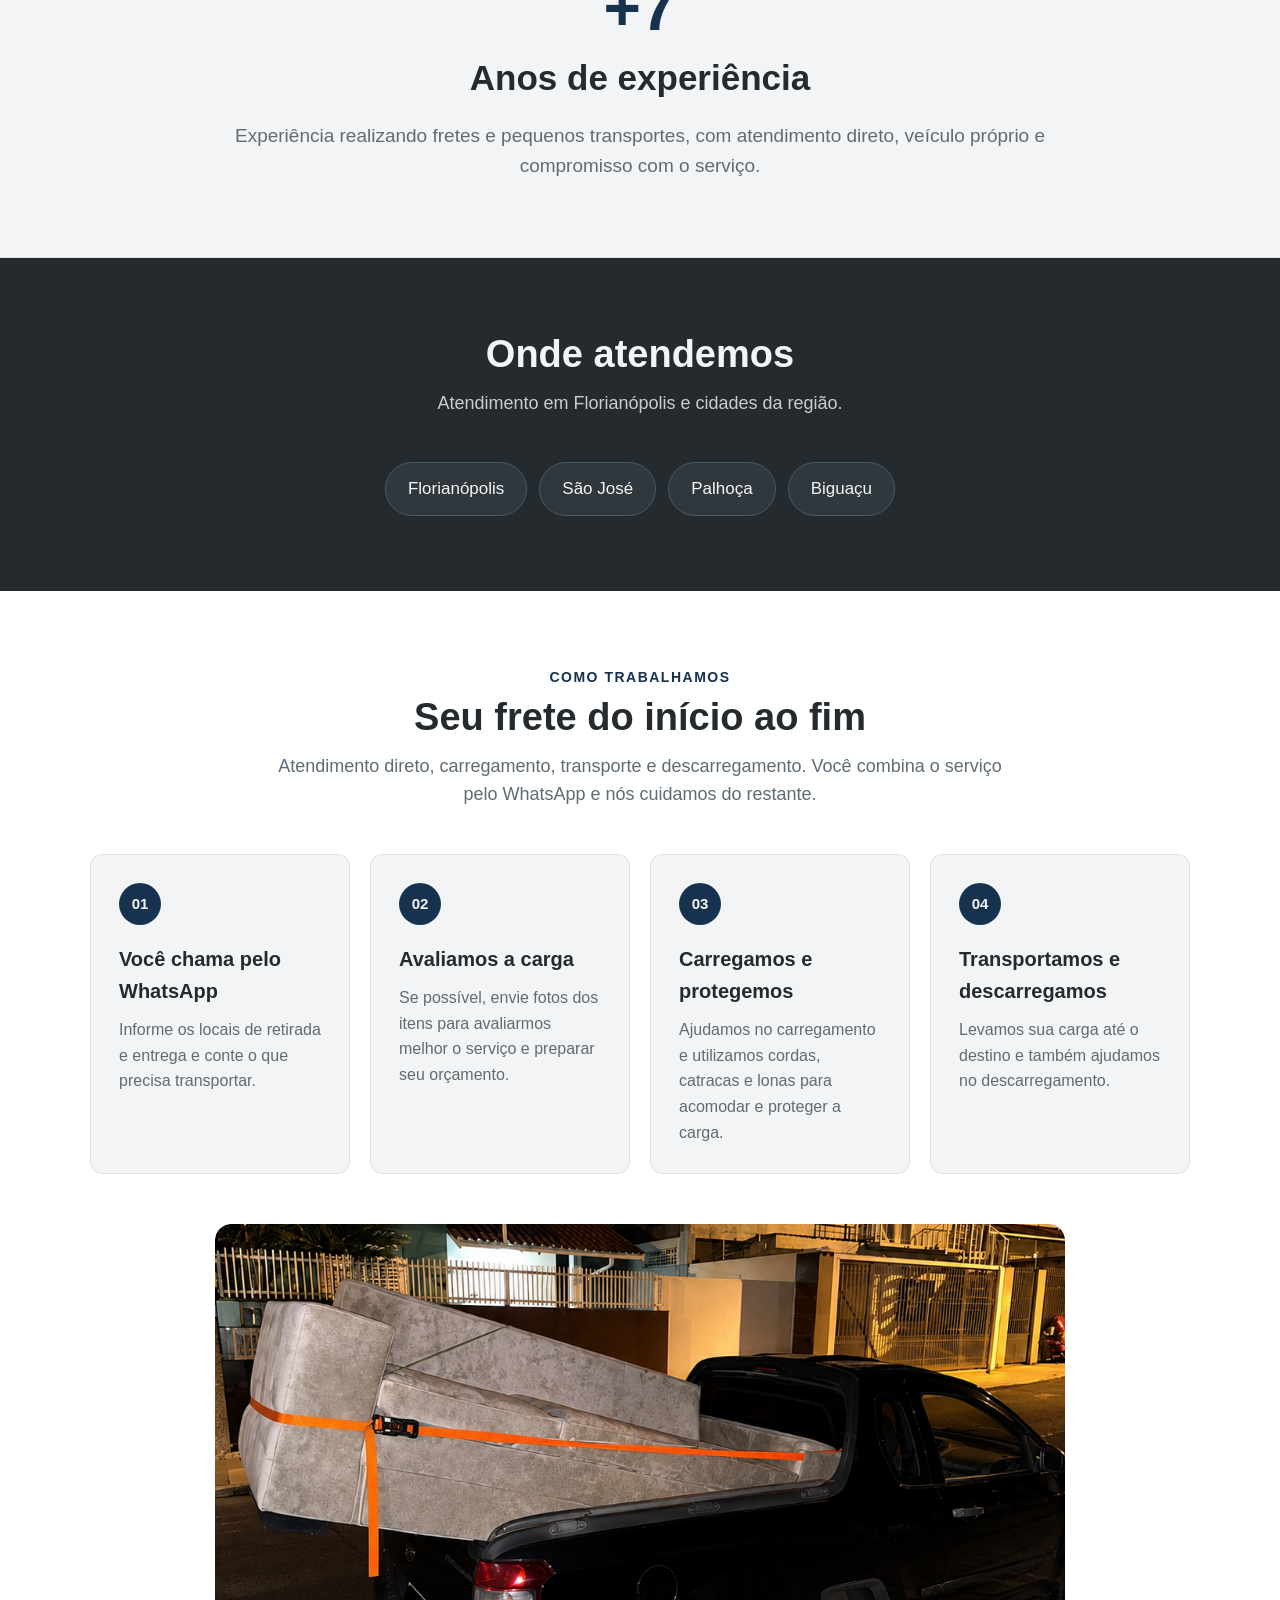
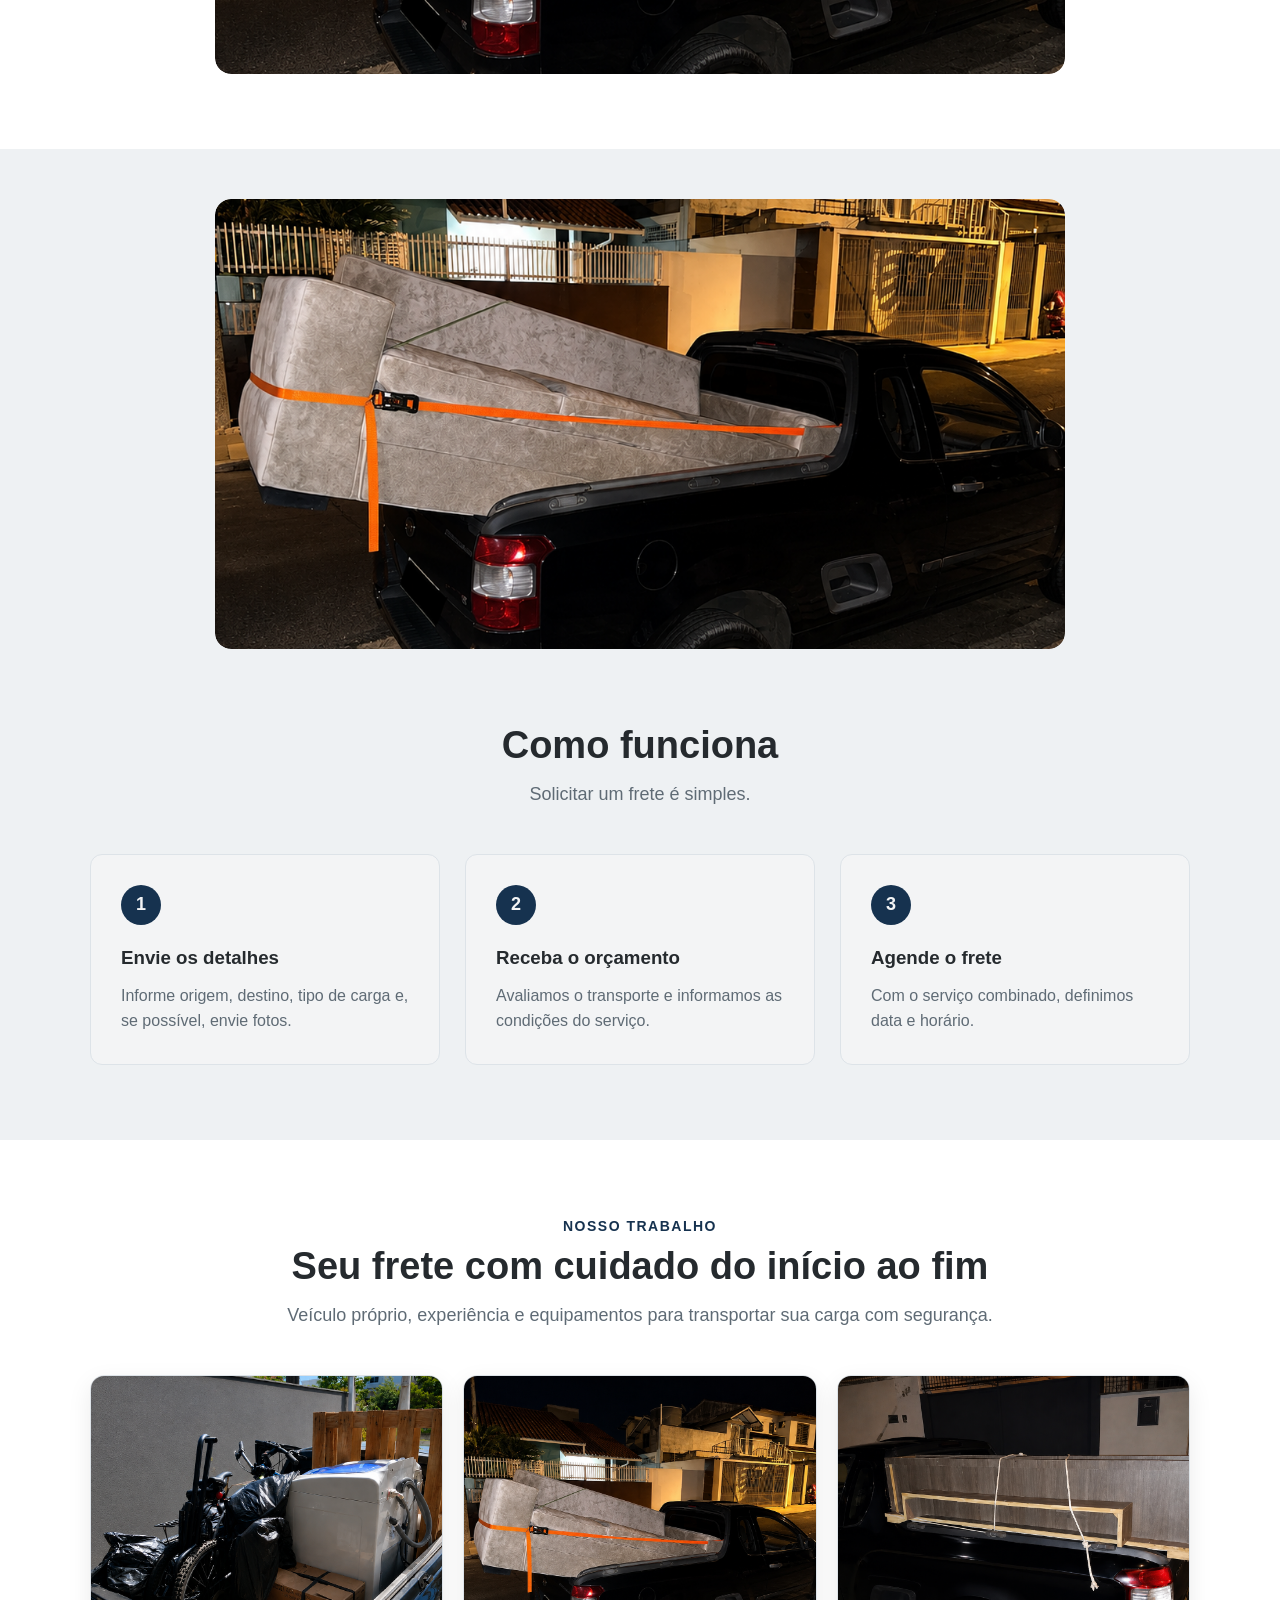
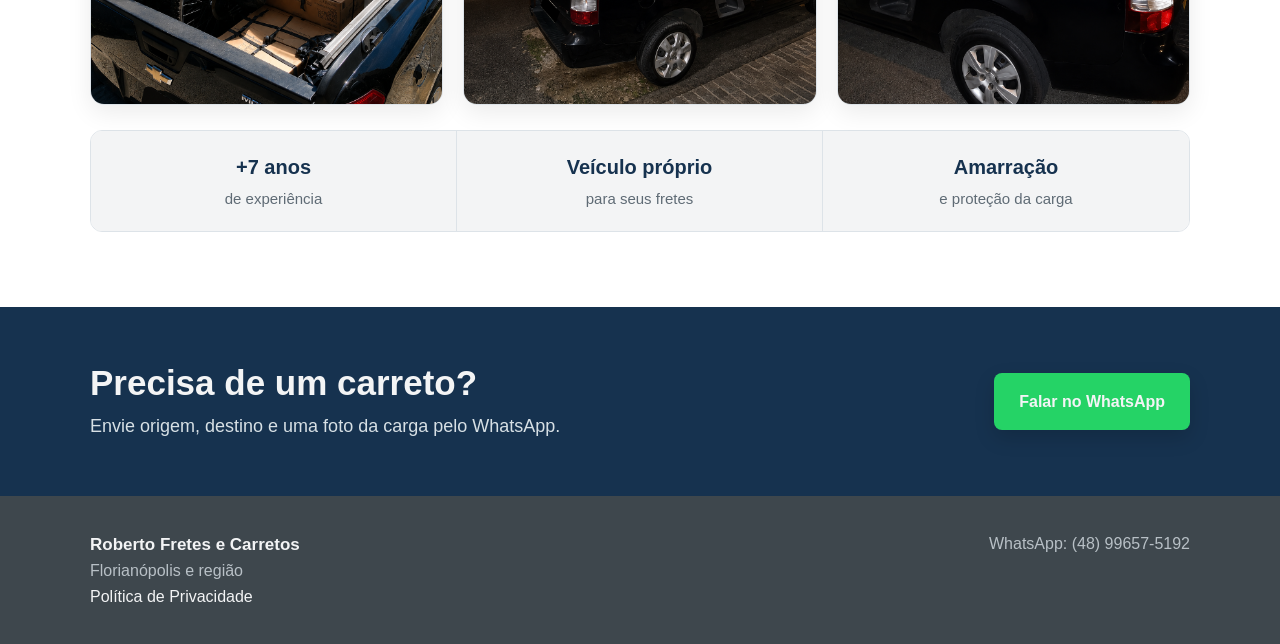
==== commit 94858d37: "Update index.html Update Como trabalhamos" ====
--- a/index.html
+++ b/index.html
@@ -52,7 +52,7 @@
 </script>
 
     <!-- CSS PRINCIPAL -->
-    <link rel="stylesheet" href="style.css">
+    <link rel="stylesheet" href="style.css?v=2">
 
     <!-- =========================
          SEO
@@ -708,6 +708,23 @@
 
         </section>
 
+
+                <!-- FOTO DO SERVIÇO -->
+
+                <div class="foto-secao">
+
+                    <img
+                        src="imagens/montana-2.png"
+                        alt="Veículo Montana transportando móveis em um frete"
+                    >
+
+                </div>
+
+
+            </div>
+
+        </section>
+
         <!-- =========================
              COMO FUNCIONA
         ========================= -->
